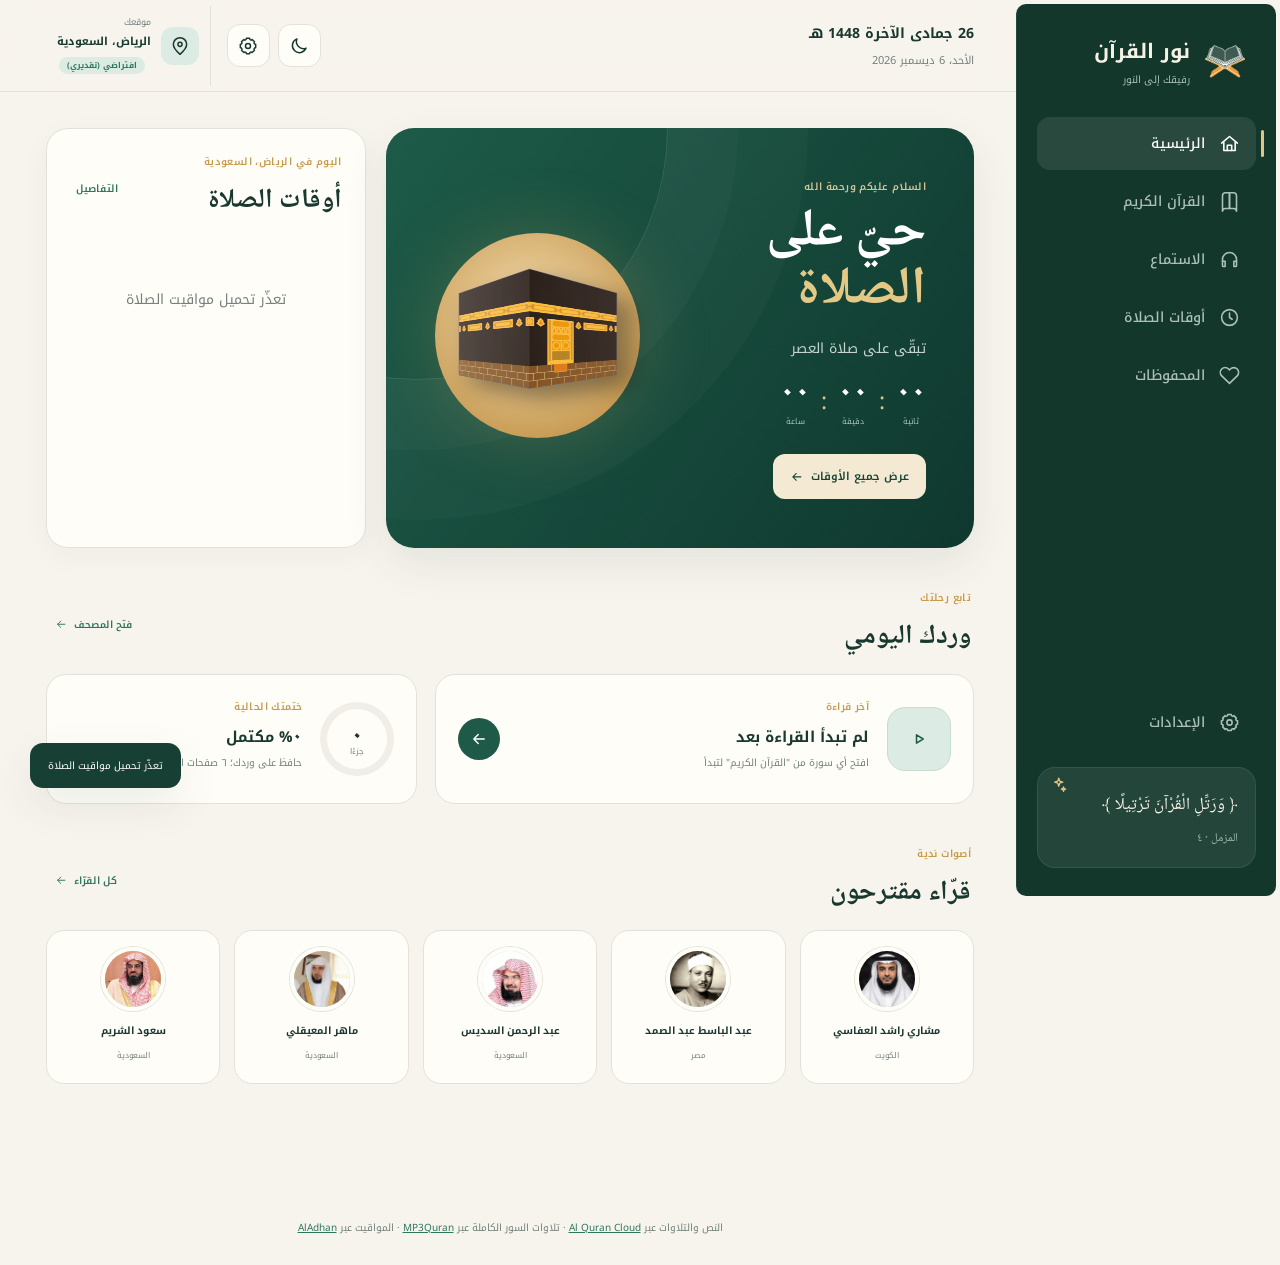
==== index.html @ 99f6bc4a "Add files via upload" ====
<!doctype html>
<html lang="ar" dir="rtl">
  <head>
    <meta charset="utf-8" />
    <meta name="viewport" content="width=device-width, initial-scale=1" />
    <!-- <meta name="theme-color" content="#14372c" /> -->
    <meta name="apple-mobile-web-app-capable" content="yes" />
    <meta name="apple-mobile-web-app-status-bar-style" content="black-translucent" />
    <meta name="apple-mobile-web-app-title" content="نور القرآن" />
    <title>نور القرآن</title>
    <meta name="description" content="أوقات الصلاة، قراءة القرآن الكريم والاستماع إليه بصوت نخبة من القرّاء." />
    <link rel="manifest" href="manifest.webmanifest" />
    <link rel="icon" href="icons/logo.png" sizes="192x192" type="image/png" />
    <link rel="icon" href="icons/logo.png" sizes="512x512" type="image/png" />
    <link rel="apple-touch-icon" href="icons/apple-touch-icon.png" />
    <link rel="preconnect" href="https://fonts.googleapis.com">
    <link rel="preconnect" href="https://fonts.gstatic.com" crossorigin>
    <link href="https://fonts.googleapis.com/css2?family=Noto+Kufi+Arabic:wght@400;500;600;700&family=Noto+Naskh+Arabic:wght@500;600;700&family=Noto+Sans:wght@400;500;600;700&display=swap" rel="stylesheet">
    <link rel="stylesheet" href="styles.css?v=40" />
    <script src="i18n.js?v=2"></script>
  </head>
  <body>
    <div class="app-shell">
      <aside class="sidebar" id="appSidebar" data-i18n-aria="sidebar_aria" aria-label="التنقل الرئيسي">
        <a class="brand" href="#home" data-route="home" data-i18n-aria="brand_aria" aria-label="نور القرآن - الرئيسية">
          <span class="brand-mark" id="brandMark">
            <img src="icons/logo.png" alt="">
          </span>
          <span><b id="brandName">نور القرآن</b> <small data-i18n="brand_tagline">رفيقك إلى النور</small></span>
        </a>
        <nav class="side-nav">
          <button class="nav-item active" data-route="home"><span class="nav-icon" data-icon="home"></span> <span class="name" data-i18n="nav_home">الرئيسية</span></button>
          <button class="nav-item" data-route="quran"><span class="nav-icon" data-icon="book"></span> <span class="name" data-i18n="nav_quran">القرآن الكريم</span></button>
          <button class="nav-item" data-route="listen"><span class="nav-icon" data-icon="headphones"></span> <span class="name" data-i18n="nav_listen">الاستماع</span></button>
          <button class="nav-item" data-route="prayer"><span class="nav-icon" data-icon="clock"></span> <span class="name" data-i18n="nav_prayer">أوقات الصلاة</span></button>
          <button class="nav-item" data-route="favorites"><span class="nav-icon" data-icon="heart"></span> <span class="name" data-i18n="nav_favorites">المحفوظات</span></button>
        </nav>
        <div class="side-bottom">
          <button class="nav-item" data-route="settings"><span class="nav-icon" data-icon="settings"></span> <span class="name" data-i18n="nav_settings">الإعدادات</span></button>
          <div class="daily-card" lang="ar" dir="rtl">
            <span class="spark" data-icon="sparkle"></span>
            <p>﴿ وَرَتِّلِ الْقُرْآنَ تَرْتِيلًا ﴾</p>
            <small>المزمل · ٤</small>
          </div>
        </div>
      </aside>
      <main>
        <header class="topbar">
          <button class="menu-button" id="menuButton" data-icon="menu" data-i18n-aria="menu_aria" aria-label="فتح القائمة" aria-expanded="false" aria-controls="appSidebar"></button>
          <div class="top-date">
            <b id="hijriDate">١٧ ربيع الأول ١٤٤٨</b>
            <span id="gregorianDate">الأحد، ٣٠ أغسطس ٢٠٢٦</span>
          </div>
          <div class="top-actions">
            <button class="icon-button" id="themeQuick" data-icon="moon" data-i18n-aria="theme_aria" aria-label="تبديل المظهر"></button>
            <button class="icon-button" data-route="settings" data-icon="settings" data-i18n-aria="settings_aria" aria-label="الإعدادات"></button>
            <div class="location-pill" id="locationPill" role="button" tabindex="0">
              <span data-icon="pin"></span>
              <div>
                <small data-i18n="your_location">موقعك</small>
                <b>الرياض، السعودية</b><span class="location-source-badge" id="locationSourceBadge"></span>
              </div>
            </div>
          </div>
        </header>
        <section class="page active" id="homePage">
          <div class="home-grid">
            <article class="hero-card">
              <div class="hero-copy">
                <span class="eyebrow" data-i18n="greeting">السلام عليكم ورحمة الله</span>
                <h1><span data-i18n="hero_title">حيّ على</span> <em data-i18n="hero_em">الصلاة</em></h1>
                <p>تبقّى على صلاة العصر</p>
                <div class="countdown" id="countdown">
                  <span>٠٠<small>ساعة</small></span>
                  <i>:</i>
                  <span>٠٠<small>دقيقة</small></span>
                  <i>:</i>
                  <span>٠٠<small>ثانية</small></span>
                </div>
                <button class="soft-button" data-route="prayer" data-i18n="view_all_times">عرض جميع الأوقات</button>
              </div>
              <div class="hero-ornament" aria-hidden="true">
                <div class="sun-disc"></div>
                <div class="mosque-line">
                  <img src="icons/kaaba.png" alt="">
                </div>
              </div>
            </article>
            <article class="prayer-card" id="homePrayerCard" aria-live="polite">
              <div class="section-head">
                <div>
                  <span class="eyebrow" id="homeTodayIn">اليوم في الرياض</span>
                  <h2 data-i18n="prayer_times_heading">أوقات الصلاة</h2>
                </div>
                <button class="text-button" data-route="prayer" data-i18n="details">التفاصيل</button>
              </div>
              <div id="homePrayerList" class="prayer-list">
                <div class="skeleton-line"></div>
                <div class="skeleton-line"></div>
                <div class="skeleton-line"></div>
              </div>
            </article>
          </div>
          <div class="section-head wide">
            <div>
              <span class="eyebrow" data-i18n="continue_journey">تابع رحلتك</span>
              <h2 data-i18n="daily_wird">وردك اليومي</h2>
            </div>
            <button class="text-button" data-route="quran" data-i18n="open_mushaf">فتح المصحف</button>
          </div>
          <div class="reading-grid">
            <article class="continue-card">
              <div class="surah-medallion">يس</div>
              <div>
                <span class="eyebrow" data-i18n="last_read">آخر قراءة</span>
                <h3>سورة يس</h3>
                <p>الآية ٢٧ من ٨٣</p>
                <div class="progress">
                  <i style="width:32%"></i>
                </div>
              </div>
              <button class="round-play" data-route="quran" data-i18n-aria="continue_aria" aria-label="متابعة القراءة">
                <span class="directional-arrow" aria-hidden="true"></span>
              </button>
            </article>
            <article class="khatma-card">
              <div class="ring">
                <strong>١٢</strong>
                <small data-i18n="juz_unit">جزءًا</small>
              </div>
              <div>
                <span class="eyebrow" data-i18n="khatma_current">ختمتك الحالية</span>
                <h3><span id="khatmaPercent">٣٩٪</span> <span data-i18n="complete_suffix">مكتمل</span></h3>
                <p data-i18n="khatma_tip">حافظ على وردك؛ ٦ صفحات اليوم</p>
              </div>
            </article>
          </div>
          <div class="section-head wide">
            <div>
              <span class="eyebrow" data-i18n="sweet_voices">أصوات ندية</span>
              <h2 data-i18n="suggested_reciters">قرّاء مقترحون</h2>
            </div>
            <button class="text-button" data-route="listen" data-i18n="all_reciters">كل القرّاء</button>
          </div>
          <div class="reciters-strip" id="homeReciters"></div>
        </section>
        <section class="page" id="quranPage">
          <div class="page-title">
            <div>
              <span class="eyebrow" data-i18n="book_of_allah">كتاب الله</span>
              <h1 data-i18n="quran_title">القرآن الكريم</h1>
              <p data-i18n="quran_subtitle">اقرأ وتدبّر، واحفظ موضعك للعودة إليه في أي وقت.</p>
            </div>
            <div class="completion">
              <b>٣٩٪</b>
              <span data-i18n="current_khatma">الختمة الحالية</span>
            </div>
          </div>
          <div class="toolbar">
            <label class="search">
              <span data-icon="search"></span>
              <input id="surahSearch" type="search" data-i18n-placeholder="search_surah_ph" placeholder="ابحث باسم السورة..." />
            </label>
            <div class="segmented">
              <button class="active" id="tabSurahs" data-list-tab="surahs" data-i18n="tab_surahs">السور</button>
              <button id="tabJuz" data-list-tab="juz" data-i18n="tab_juz">الأجزاء</button>
              <button data-route="favorites" data-i18n="tab_favorites">المحفوظات</button>
            </div>
          </div>
          <div class="surah-list" id="surahList"></div>
        </section>
        <section class="page" id="readerPage">
          <div class="reader-top">
            <button class="back-button" data-route="quran" data-i18n="back_to_surahs">العودة للسور</button>
            <div>
              <span id="readerMeta"></span>
              <h1 id="readerTitle">—</h1>
            </div>
            <div class="font-control">
              <button class="icon-button" id="fontButton" data-icon="textSize" data-i18n-aria="font_aria" aria-label="حجم الخط" aria-expanded="false" aria-controls="fontMenu"></button>
              <div class="font-menu" id="fontMenu" hidden>
                <button type="button" data-font-size="26">صغير</button>
                <button type="button" data-font-size="31">متوسط</button>
                <button type="button" data-font-size="38">كبير</button>
              </div>
            </div>
          </div>
          <article class="mushaf">
            <div class="bismillah" hidden>بِسْمِ اللَّهِ الرَّحْمَنِ الرَّحِيمِ</div>
            <div id="ayahText" class="ayah-text" aria-live="polite">
              <p class="empty-inline" data-i18n="loading_ayahs">جاري تحميل الآيات...</p>
            </div>
            <div class="ayah-actions">
              <button id="saveReading" data-i18n="save_position">حفظ الموضع</button>
              <button id="listenCurrentSurah" data-i18n="listen_to_surah">استمع للسورة</button>
              <button id="shareCurrentSurah" data-i18n="share_action">مشاركة</button>
            </div>
          </article>
        </section>
        <section class="page" id="listenPage">
          <div class="page-title">
            <div>
              <span class="eyebrow" data-i18n="listen_heart">استمع بقلبك</span>
              <h1 data-i18n="listen_title">الاستماع للقرآن</h1>
              <p data-i18n="listen_subtitle">القرآن كاملًا بأصوات عشرة من نخبة قرّاء العالم الإسلامي.</p>
            </div>
          </div>
          <div class="listen-toolbar">
            <label class="search reciter-search">
              <span data-icon="search"></span>
              <input id="reciterSearch" type="search" data-i18n-placeholder="reciter_search_ph" placeholder="ابحث عن قارئ..." />
            </label>
            <label class="surah-picker">
              <span data-i18n="surah_label">السورة</span>
              <select id="listenSurah"></select>
            </label>
          </div>
          <div class="reciters-grid" id="recitersGrid"></div>
        </section>
        <section class="page" id="prayerPage">
          <div class="page-title">
            <div>
              <span class="eyebrow" data-i18n="precise_times">مواقيت دقيقة</span>
              <h1 data-i18n="prayer_title">أوقات الصلاة</h1>
              <p id="prayerLocationLabel" data-i18n="loading_location">جاري تحديد الموقع وطريقة الحساب...</p>
            </div>
            <div class="location-actions">
              <button class="outline-button" id="useLocation"><span data-i18n="use_my_location">استخدام موقعي</span></button>
              <button class="outline-button" id="pickLocationManually"><span data-i18n="choose_location">اختيار الموقع</span></button>
            </div>
          </div>
          <div class="prayer-hero">
            <div>
              <span data-i18n="next_prayer">الصلاة القادمة</span>
              <h2 id="nextPrayerName">—</h2>
              <p><span data-i18n="remaining_word">متبقٍّ</span> <b id="prayerCountdown">—:—:—</b></p>
            </div>
            <div class="adhan-time">
              <small data-i18n="adhan_time">وقت الأذان</small>
              <strong id="nextPrayerTime">—:—</strong>
              <span id="nextPrayerPeriod"></span>
            </div>
          </div>
          <div class="week-prayers">
            <div class="week-head">
              <button id="previousDay" data-direction-icon="previous"></button>
              <h3 id="prayerDateLabel">اليوم</h3>
              <button id="nextDay" data-direction-icon="next"></button>
            </div>
            <div class="prayer-tiles" id="prayerTiles"></div>
          </div>
          <div class="info-grid">
            <article>
              <span data-icon="sunrise"></span>
              <div>
                <small data-i18n="sunrise_word">شروق الشمس</small>
                <b id="sunriseInfo">—</b>
              </div>
            </article>
            <article>
              <span data-icon="moon"></span>
              <div>
                <small data-i18n="midnight_word">منتصف الليل</small>
                <b id="midnightInfo">—</b>
              </div>
            </article>
            <article>
              <span class="qibla-arrow" id="qiblaArrow" data-icon="navigation"></span>
              <div>
                <small data-i18n="qibla_word">اتجاه القبلة</small>
                <b id="qiblaInfo">—</b>
              </div>
            </article>
          </div>
        </section>
        <section class="page" id="favoritesPage">
          <div class="page-title">
            <div>
              <span class="eyebrow" data-i18n="personal_space">مساحتك الخاصة</span>
              <h1 data-i18n="fav_title">المحفوظات</h1>
              <p data-i18n="fav_subtitle">الآيات والسور ومواضع القراءة التي حفظتها.</p>
            </div>
          </div>
          <div id="favoritesContent"></div>
        </section>
        <section class="page" id="settingsPage">
          <div class="page-title">
            <div>
              <span class="eyebrow" data-i18n="tailored">تجربة تناسبك</span>
              <h1 data-i18n="settings_title">الإعدادات</h1>
              <p data-i18n="settings_subtitle">خصّص مظهر قرائن ولغته وتفضيلات التنبيه.</p>
            </div>
          </div>
          <div class="settings-layout">
            <section class="settings-card">
              <div class="settings-title">
                <span data-icon="palette"></span>
                <div>
                  <h2 data-i18n="appearance_title">مظهر التطبيق</h2>
                  <p data-i18n="appearance_subtitle">اختر الوضع المريح لعينيك</p>
                </div>
              </div>
              <div class="theme-options">
                <button data-theme-value="light"><i class="preview light-preview"></i> <b data-i18n="theme_light">نهاري</b></button>
                <button data-theme-value="dark"><i class="preview dark-preview"></i> <b data-i18n="theme_dark">ليلي</b></button>
                <button class="selected" data-theme-value="system"><i class="preview system-preview"></i> <b data-i18n="theme_system">النظام</b></button>
              </div>
            </section>
            <section class="settings-card">
              <div class="settings-title">
                <span data-icon="language"></span>
                <div>
                  <h2 data-i18n="language_title">لغة التطبيق</h2>
                  <p data-i18n="language_subtitle">اختر من أكثر من ٢٠ لغة</p>
                </div>
              </div>
              <label class="select-label" style="margin-bottom: 14px;">
                <span data-i18n="display_language">لغة العرض</span>
                <select id="languageSelect"></select>
              </label>
              <label class="toggle-row">
                <div>
                  <b data-i18n="eastern_numerals">الأرقام العربية</b>
                  <small data-i18n="eastern_numerals_desc">عرض الأوقات بالأرقام ١، ٢، ٣</small>
                </div>
                <input id="easternNumeralsToggle" type="checkbox" checked />
              </label>
            </section>
            <section class="settings-card">
              <div class="settings-title">
                <span data-icon="bell"></span>
                <div>
                  <h2 data-i18n="prayer_notif_title">الصلاة والتنبيهات</h2>
                  <p data-i18n="prayer_notif_subtitle">تحكّم في التذكيرات</p>
                </div>
              </div>
              <label class="toggle-row">
                <div>
                  <b data-i18n="prayer_notif_toggle">تنبيه وقت الصلاة</b>
                  <small data-i18n="prayer_notif_desc">إشعار نظام عند دخول الوقت</small>
                </div>
                <input id="prayerNotifications" type="checkbox" />
              </label>
              <label class="toggle-row">
                <div>
                  <b data-i18n="daily_reminder_toggle">تذكير الورد اليومي</b>
                  <small data-i18n="daily_reminder_desc">تذكير يومي داخل التطبيق</small>
                </div>
                <input id="dailyReminder" type="checkbox" />
              </label>
              <label class="toggle-row">
                <div>
                  <b data-i18n="sunrise_notif_toggle">إشعار الشروق</b>
                  <small data-i18n="sunrise_notif_desc">قبل الشروق بعشر دقائق</small>
                </div>
                <input id="sunriseNotification" type="checkbox" />
              </label>
            </section>
            <section class="settings-card">
              <div class="settings-title">
                <span data-icon="pin"></span>
                <div>
                  <h2 data-i18n="location_calc_title">الموقع والحساب</h2>
                  <p data-i18n="location_calc_subtitle">إعدادات المواقيت والبيانات</p>
                </div>
              </div>
              <button class="setting-link" id="settingsLocation">
                <span><b data-i18n="location_label">الموقع</b> <small id="settingsLocationText">الرياض، السعودية</small><span class="location-source-badge" id="settingsLocationSourceBadge"></span></span>
                <i class="setting-chevron" aria-hidden="true"></i>
              </button>
              <label class="select-label method-label">
                <span data-i18n="calc_method_label">طريقة حساب الصلاة</span>
                <select id="calculationMethod">
                  <option value="4" data-i18n="cm_umm_qura">جامعة أم القرى</option>
                  <option value="3" data-i18n="cm_mwl">رابطة العالم الإسلامي</option>
                  <option value="5" data-i18n="cm_egypt">الهيئة المصرية العامة للمساحة</option>
                  <option value="2" data-i18n="cm_isna">الجمعية الإسلامية لأمريكا الشمالية</option>
                  <option value="8" data-i18n="cm_gulf">منطقة الخليج</option>
                  <option value="10" data-i18n="cm_qatar">دولة قطر</option>
                  <option value="13" data-i18n="cm_turkey">رئاسة الشؤون الدينية التركية</option>
                </select>
              </label>
              <button class="setting-link" id="clearLocalData">
                <span><b data-i18n="clear_data">مسح البيانات المحلية</b> <small data-i18n="clear_data_desc">المحفوظات وموضع القراءة والإعدادات</small></span>
                <i class="setting-chevron" aria-hidden="true"></i>
              </button>
              <button class="setting-link" id="openAbout">
                <span><b data-i18n="about">حول نور القرآن</b> <small id="aboutVersion" data-i18n="about_version">الإصدار ٢.٠ · البيانات: Al Quran Cloud وAlAdhan</small></span>
                <i class="setting-chevron" aria-hidden="true"></i>
              </button>
            </section>
          </div>
        </section>
      </main>
    </div>
    <div class="player" id="player" hidden>
      <div class="player-surah"><img src="icons/images/Mishari.jpg" alt="صورة القارئ مشاري راشد العفاسي" decoding="async"></div>
      <div class="track-info">
        <b id="trackTitle">سورة الرحمن</b>
        <span id="trackReciter">مشاري راشد العفاسي</span>
        <small id="playerStatus" class="player-status" role="status" aria-live="polite"></small>
      </div>
      <audio id="audio" preload="metadata"></audio>
      <div class="player-controls">
        <button id="prevTrack" data-icon="skipBack" aria-label="الآية السابقة"></button>
        <button id="playPause" class="main-play" data-icon="play" aria-label="تشغيل" aria-pressed="false"></button>
        <button id="nextTrack" data-icon="skipForward" aria-label="الآية التالية"></button>
        <button id="automatic" data-icon="autoplay" aria-label="تفعيل الانتقال التلقائي بين السور" aria-pressed="false"></button>
      </div>
      <div class="timeline">
        <span id="currentTime">٠:٠٠</span>
        <input id="seek" type="range" min="0" max="100" value="0">
        <span id="duration">—:—</span>
      </div>
      <label class="volume-control" aria-label="مستوى الصوت"><span data-icon="volume"></span><input id="volume" type="range" min="0" max="1" step="0.05" value="1"></label>
      <button class="close-player" id="closePlayer" data-icon="close" aria-label="إغلاق مشغّل التلاوة"></button>
    </div>
    <div class="mobile-backdrop" id="backdrop"></div>
    <div class="toast" id="toast" role="status" aria-live="polite"></div>
    <div class="modal-overlay" id="locationModal" hidden>
      <div class="modal-card">
        <div class="modal-head">
          <h2 data-i18n="choose_location">اختيار الموقع</h2>
          <button class="icon-button" id="closeLocationModal" data-icon="close" data-i18n-aria="close_aria" aria-label="إغلاق"></button>
        </div>
        <button class="outline-button" id="modalUseCurrentLocation" style="width:100%"><span data-i18n="use_my_location">استخدام موقعي</span></button>
        <label class="search">
          <span data-icon="search"></span>
          <input id="citySearchInput" type="search" data-i18n-placeholder="search_city_ph" placeholder="ابحث عن مدينة أو دولة...">
        </label>
        <div id="citySearchResults" class="city-results"></div>
      </div>
    </div>
    <div class="modal-overlay" id="aboutModal" hidden>
      <article class="modal-card about-card" role="dialog" aria-modal="true" aria-labelledby="aboutTitle">
        <div class="modal-head">
          <h2 id="aboutTitle">حول نور القرآن</h2>
          <button class="icon-button" id="closeAbout" data-icon="close" aria-label="إغلاق"></button>
        </div>
        <p>تطبيق للقراءة والاستماع وحفظ السور والآيات ومواضع القراءة، مع مواقيت الصلاة واتجاه القبلة.</p>
        <p>الإصدار ٢.٠</p>
        <p>مصادر البيانات: <a href="https://alquran.cloud" target="_blank" rel="noreferrer">Al Quran Cloud</a> و<a href="https://mp3quran.net" target="_blank" rel="noreferrer">MP3Quran</a> و<a href="https://aladhan.com" target="_blank" rel="noreferrer">AlAdhan</a>.</p>
      </article>
    </div>
    <div class="modal-overlay" id="ayahActionsModal" hidden>
      <article class="modal-card ayah-actions-card" role="dialog" aria-modal="true" aria-labelledby="ayahActionsTitle">
        <div class="modal-head">
          <h2 id="ayahActionsTitle" lang="ar" dir="rtl"></h2>
          <button class="icon-button" id="closeAyahActions" data-icon="close" aria-label="إغلاق"></button>
        </div>
        <div class="ayah-context-actions">
          <button type="button" id="saveAyahAction">حفظ الآية</button>
          <button type="button" id="shareAyahAction">مشاركة الآية</button>
        </div>
      </article>
    </div>
    <footer class="source-credit">
      <span data-i18n="footer_credit_1">النص والتلاوات عبر</span>
      <a href="https://alquran.cloud" target="_blank" rel="noreferrer">Al Quran Cloud</a>
      <span id="fullRecitationsCredit">· تلاوات السور الكاملة عبر</span>
      <a href="https://mp3quran.net" target="_blank" rel="noreferrer">MP3Quran</a>
      <span data-i18n="footer_credit_2">· المواقيت عبر</span>
      <a href="https://aladhan.com" target="_blank" rel="noreferrer">AlAdhan</a>
    </footer>
    <script src="app.js?v=41"></script>
  </body>
</html>
---- styles.css ----
:root {
  --bg: #f7f4ed;
  --surface: #fffdf8;
  --surface-2: #f0eee6;
  --ink: #19382f;
  --muted: #73827c;
  --line: #e3e2d9;
  --green: #1e5a47;
  --green-2: #2e765e;
  --mint: #dcebe3;
  --gold: #c79b4d;
  --shadow: 0 16px 44px rgba(29,62,51,.09);
  --radius: 22px;
  --font-ui: "Noto Kufi Arabic",sans-serif;
  --font-quran: "Noto Naskh Arabic",serif;
}
* {
  box-sizing: border-box;
}
html {
  scroll-behavior: smooth;
}
body {
  margin: 0;
  -webkit-tap-highlight-color: transparent;
  background: var(--bg);
  color: var(--ink);
  font-family: var(--font-ui);
  font-size: 14px;
}
:focus-visible {
  outline-color: #e1c586 !important;
}
button,a,input,article {
  outline-color: #0000 !important;
}
img {
  transition: .2s !important;
}
.ui-icon {
  width: 1.25em;
  height: 1.25em;
  display: block;
  flex: 0 0 auto;
  fill: none;
  stroke: currentColor;
  stroke-width: 1.8;
  stroke-linecap: round;
  stroke-linejoin: round;
}
.has-icon {
  display: inline-flex;
  align-items: center;
  justify-content: center;
  gap: 7px;
}
.icon-button,.menu-button,.player-controls button,.close-player {
  align-items: center;
  justify-content: center;
}
.icon-button,.player-controls button,.close-player {
  display: inline-flex;
}
.icon-button .ui-icon,.menu-button .ui-icon,.player-controls .ui-icon,.close-player .ui-icon {
  width: 20px;
  height: 20px;
}

#closeLocationModal:active, .outline-button:active, .icon-button:active svg, .back-button:active svg, .text-button:active {
  opacity: .7;
}

.app-shell {
  min-height: 100vh;
}
.sidebar {
  position: fixed;
  overflow: auto;
  z-index: 100;
  inset-block: 0;
  inset-inline: 0 auto;
  width: 260px;
  background: #14372c;
  color: #f6f2e7;
  padding: 28px 20px;
  display: flex;
  flex-direction: column;
  border-inline-end: 1px solid rgba(255,255,255,.08);
  margin: 4px;
  margin-left: 0;
  border-radius: 10px;
}
[dir="ltr"] .sidebar {
  margin-left: 4px;
  margin-right: 0 !important;
  border-radius: 10px;
}
.brand {
  display: flex;
  gap: 12px;
  align-items: center;
  color: inherit;
  text-decoration: none;
  padding: 0 8px 28px;
}
.brand-mark {
  display: grid;
  place-items: center;
  width: 46px;
  height: 46px;
  border-radius: 15px;
  background: #e9d4a800;
  color: #14372c;
  font-family: var(--font-quran);
  font-size: 28px;
  font-weight: 700;
  /* box-shadow: inset 0 0 0 5px rgba(255,255,255,.25); */
}
.brand-mark img {
  height: 40px;
}
.brand b {
  display: block;
  font-size: 20px;
}
.brand small {
  display: block;
  color: #a9c0b7;
  font-size: 10px;
  /* margin-top: 2px; */
}
.side-nav {
  display: grid;
  gap: 5px;
}
.nav-item {
  border: 0;
  width: 100%;
  background: transparent;
  color: #acc0b9;
  border-radius: 13px;
  padding: 13px 16px;
  display: flex;
  align-items: center;
  gap: 13px;
  font: 500 13px var(--font-ui);
  cursor: pointer;
  text-align: start;
  transition: .2s;
}
.nav-item .nav-icon {
  font-size: 19px;
  width: 22px;
  text-align: center;
}
.nav-item .nav-icon .ui-icon { width: 21px; height: 21px; margin: auto; }
.nav-item .name { width: auto; font-size: inherit; text-align: start; }
.nav-item:hover,.nav-item.active {
  background: rgba(255,255,255,.09);
  color: white;
}
.nav-item.active {
  box-shadow: inset -3px 0 #e1c586;
}
.side-bottom {
  margin-top: auto;
}
.daily-card {
  position: relative;
  overflow: hidden;
  margin-top: 18px;
  padding: 17px;
  background: rgba(255,255,255,.07);
  border: 1px solid rgba(255,255,255,.08);
  border-radius: 18px;
}
.daily-card .spark {
  position: absolute;
  left: 12px;
  top: 8px;
  color: #e1c586;
}
.daily-card p {
  font-family: var(--font-quran);
  font-size: 17px;
  margin: 6px 0;
}
.daily-card small {
  color: #9db6ad;
}
main {
  margin-inline-start: 260px;
  min-height: 100vh;
}
.topbar {
  height: 92px;
  display: flex;
  align-items: center;
  justify-content: space-between;
  padding: 0 4.5%;
  border-bottom: 1px solid var(--line);
  background: color-mix(in srgb,var(--bg) 88%,transparent);
  backdrop-filter: blur(14px);
  position: sticky;
  top: 0;
  z-index: 30;
}
.top-date b,.top-date span {
  display: block;
}
.top-date span {
  font-size: 11px;
  color: var(--muted);
  margin-top: 3px;
}
.top-actions {
  display: flex;
  align-items: center;
  gap: 8px;
}
.icon-button {
  width: 43px;
  height: 43px;
  border: 1px solid var(--line);
  background: var(--surface);
  border-radius: 13px;
  color: var(--ink);
  font-size: 18px;
  cursor: pointer;
}
.location-pill {
  display: flex;
  align-items: center;
  gap: 10px;
  margin-inline-start: 8px;
  padding: 7px 11px;
  border-inline-start: 1px solid var(--line);
}
.location-pill>span {
  display: grid;
  place-items: center;
  width: 38px;
  height: 38px;
  border-radius: 12px;
  background: var(--mint);
}
.location-pill small,.location-pill b {
  display: block;
}
.location-pill small {
  color: var(--muted);
  font-size: 9px;
}
.location-pill b {
  font-size: 11px;
}
.menu-button {
  display: none;
}
#menuButton svg {
  width: 24px !important;
  height: 24px !important;
}

.page {
  display: none;
  padding: 36px 4.5% 120px;
  max-width: 1500px;
  margin: auto;
  animation: pageIn .35s ease;
}
.page.active {
  display: block;
}
@keyframes pageIn {
  from {
    opacity: 0;
    transform: translateY(8px);
  }
  to {
    opacity: 1;
    transform: none;
  }
}
.home-grid {
  display: grid;
  grid-template-columns: minmax(0,1.7fr) minmax(320px,.8fr);
  gap: 20px;
}
.hero-card {
  position: relative;
  overflow: hidden;
  min-height: 420px;
  border-radius: 28px;
  background: linear-gradient(125deg,#1d5b48,#0f382e);
  color: white;
  padding: 48px;
  display: flex;
  align-items: center;
  box-shadow: var(--shadow);
}
.hero-card:before {
  content: "";
  position: absolute;
  width: 500px;
  height: 500px;
  left: -220px;
  top: -250px;
  border: 1px solid rgba(255,255,255,.12);
  border-radius: 50%;
  box-shadow: 0 0 0 70px rgba(255,255,255,.025),0 0 0 140px rgba(255,255,255,.018);
}
.hero-copy {
  position: relative;
  z-index: 2;
}
.eyebrow {
  display: block;
  color: var(--gold);
  font-size: 10px;
  font-weight: 600;
  letter-spacing: .04em;
  margin-bottom: 7px;
}
.hero-card .eyebrow {
  color: #d8c397;
}
.hero-card h1 {
  font-family: var(--font-quran);
  font-size: 53px;
  line-height: 1.1;
  margin: 9px 0 14px;
}
.hero-card h1 em {
  color: #e4c886;
  font-style: normal;
}
.hero-card p {
  color: #c4d5cf;
  margin: 0 0 18px;
}
.countdown {
  direction: ltr;
  display: flex;
  align-items: flex-start;
  gap: 11px;
  margin-bottom: 25px;
}
[dir="rtl"] .countdown {
  justify-content: right;
}
[dir="ltr"] h1, [dir="ltr"] h2 {
  font-family: inherit !important;
}
.countdown span {
  font-size: 26px;
  font-weight: 600;
  display: grid;
  text-align: center;
  line-height: 1;
}
.countdown small {
  font: 400 8px var(--font-ui);
  color: #a9c4bb;
  margin-top: 8px;
}
.countdown i {
  font-style: normal;
  color: #d9c18b;
  font-size: 23px;
}
.soft-button,.primary-button {
  border: 0;
  border-radius: 12px;
  padding: 12px 17px;
  background: #f4ead4;
  color: #164335;
  font: 600 11px var(--font-ui);
  cursor: pointer;
}
.hero-ornament {
  position: absolute;
  left: 0;
  bottom: 0;
  width: 52%;
  height: 100%;
}
.sun-disc {
  position: absolute;
  width: 205px;
  height: 205px;
  border-radius: 50%;
  background: radial-gradient(circle at 45% 40%,#f4ddb0,#b98636);
  left: 16%;
  top: 25%;
  box-shadow: 0 0 70px rgba(218,183,107,.23);
}
.mosque-line {
  position: absolute;
  user-select: none;
  padding-bottom: 8px;
  top: 0;
  bottom: 0;
  left: 16%;
  font-size: 280px;
  color: #0b2d25;
  transform: scaleX(1.35);
  opacity: .95;
  display: flex;
  align-items: center;
  justify-content: center;
  width: 205px;
}
.mosque-line::after {
  position: absolute;
  z-index: 5;
  content: '';
  width: 100%;
  height: 100%;
  left: 0;
  top: 0;
}
.mosque-line img {
    max-height: 130px !important;
    margin-bottom: 10px;
    filter: drop-shadow(10px 10px 10px #00000063);
}
.prayer-card,.settings-card,.week-prayers {
  background: var(--surface);
  border: 1px solid var(--line);
  border-radius: var(--radius);
  padding: 23px;
  box-shadow: 0 8px 30px rgba(30,60,50,.04);
}
.section-head {
  display: flex;
  justify-content: space-between;
  align-items: center;
  margin-bottom: 12px;
}
.section-head h2,.page-title h1 {
  font-family: var(--font-quran);
  font-size: 27px;
  margin: 0;
}
.text-button {
  border: 0;
  background: none;
  color: var(--green-2);
  font: 600 10px var(--font-ui);
  cursor: pointer;
}
[dir="rtl"] .text-button, [dir="rtl"] .has-icon {
  direction: ltr;
}

[dir="ltr"] .text-button, [dir="ltr"] .has-icon {
  direction: rtl;
}

.prayer-row {
  height: 52px;
  display: flex;
  justify-content: space-between;
  align-items: center;
  border-top: 1px solid var(--line);
  padding: 0 8px;
}
.prayer-row:first-of-type {
  border-top: 0;
}
.prayer-row div {
  display: flex;
  align-items: center;
  gap: 10px;
}
.prayer-icon {
  width: 29px;
  color: var(--green-2);
  font-size: 18px;
  text-align: center;
}
.prayer-icon .ui-icon { width: 20px; height: 20px; margin: auto; }
.prayer-icon.sunrise {
  color: var(--gold);
}
.prayer-row b {
  font-size: 12px;
}
.prayer-row time {
  direction: ltr;
  font-weight: 600;
}
.prayer-row.current {
  position: relative;
  background: var(--mint);
  border: 0;
  border-radius: 12px;
  color: var(--green);
  box-shadow: 0 1px 0 7px var(--surface);
}
.prayer-row.current svg {
  /* stroke: rgb(228 203 141); */
}
.prayer-row.current small {
  font-size: 8px;
  background: var(--green);
  color: white;
  padding: 3px 7px;
  border-radius: 20px;
}
.wide {
  margin: 40px 3px 14px;
}
.reading-grid {
  display: grid;
  grid-template-columns: 1.45fr 1fr;
  gap: 18px;
}
.continue-card,.khatma-card {
  background: var(--surface);
  border: 1px solid var(--line);
  border-radius: 20px;
  padding: 22px;
  display: flex;
  align-items: center;
  gap: 18px;
}
.surah-medallion,.player-surah {
  width: 64px;
  height: 64px;
  flex: 0 0 auto;
  display: grid;
  place-items: center;
  border-radius: 18px;
  background: var(--mint);
  font: 700 25px var(--font-quran);
  color: var(--green);
  border: 1px solid #c7ddd1;
}
.continue-card h3,.khatma-card h3 {
  margin: 2px 0;
  font-size: 15px;
}
.continue-card p,.khatma-card p {
  margin: 2px 0 9px;
  color: var(--muted);
  font-size: 10px;
}
.continue-card>div:nth-child(2) {
  flex: 1;
}
.progress {
  height: 4px;
  border-radius: 4px;
  background: var(--surface-2);
  overflow: hidden;
}
.progress i {
  display: block;
  height: 100%;
  background: var(--gold);
}
.round-play {
  width: 42px;
  height: 42px;
  border: 0;
  border-radius: 50%;
  background: var(--green);
  color: white;
  cursor: pointer;
}
.ring {
  width: 74px;
  height: 74px;
  display: grid;
  place-items: center;
  border-radius: 50%;
  background: conic-gradient(var(--gold) 39%,var(--surface-2) 0);
  position: relative;
}
.ring:after {
  content: "";
  position: absolute;
  inset: 7px;
  border-radius: 50%;
  background: var(--surface);
}
.ring strong,.ring small {
  z-index: 1;
  position: absolute;
}
.ring strong {
  font-size: 18px;
  top: 17px;
}
.ring small {
  font-size: 8px;
  bottom: 17px;
  color: var(--muted);
}
.reciters-strip {
  display: grid;
  grid-template-columns: repeat(5,1fr);
  gap: 14px;
}
.mini-reciter {
  background: var(--surface);
  border: 1px solid var(--line);
  border-radius: 18px;
  padding: 16px;
  text-align: center;
  cursor: pointer;
  transition: .2s;
}
.mini-reciter:hover,.reciter-card:hover {
  transform: translateY(-3px);
  box-shadow: var(--shadow);
}
.avatar {
  user-select: none;
  width: 64px;
  height: 64px;
  margin: auto auto 10px;
  border-radius: 50%;
  display: grid;
  place-items: center;
  background: linear-gradient(145deg,#dcece2,#bdcfbf);
  color: var(--green);
  font: 700 22px var(--font-quran);
  border: 4px solid var(--surface);
  box-shadow: 0 0 0 1px var(--line);
  overflow: hidden;
}
.avatar img {
  display: block;
  width: 100%;
  height: 100%;
  /* border-radius: inherit; */
  object-fit: cover;
  object-position: center top;
}
.mini-reciter b {
  display: block;
  font-size: 10px;
}
.mini-reciter small {
  color: var(--muted);
  font-size: 8px;
}
.page-title {
  display: flex;
  justify-content: space-between;
  align-items: flex-end;
  margin: 8px 0 30px;
}
.page-title h1 {
  font-size: 38px;
}
.page-title p {
  color: var(--muted);
  margin: 7px 0 0;
}
.completion {
  width: 105px;
  height: 105px;
  display: grid;
  place-items: center;
  border-radius: 50%;
  background: conic-gradient(var(--gold) 0%,var(--surface-2) 0); /*39%*/
  position: relative;
}
.completion:after {
  content: "";
  position: absolute;
  inset: 8px;
  border-radius: 50%;
  background: var(--bg);
}
.completion b,.completion span {
  position: absolute;
  z-index: 1;
}
.completion b {
  top: 25px;
  font-size: 20px;
}
.completion span {
  bottom: 24px;
  font-size: 8px;
  color: var(--muted);
}
.toolbar {
  display: flex;
  align-items: center;
  justify-content: space-between;
  gap: 20px;
  margin-bottom: 20px;
}
.search {
  height: 40px;
  max-width: 460px;
  flex: 1 auto;
  background: var(--surface);
  border: 1px solid var(--line);
  border-radius: 25px;
  display: flex;
  align-items: center;
  gap: 10px;
  padding: 0 15px;
}
.search input {
  border: 0;
  outline: 0;
  background: transparent;
  color: var(--ink);
  font: 400 11px var(--font-ui);
  width: 100%;
}
.dark input::placeholder {
  color: rgba(255, 255, 255, 0.459);
}
.segmented {
  display: flex;
  padding: 4px;
  background: var(--surface-2);
  border-radius: 12px;
}
.segmented button {
  border: 0;
  background: transparent;
  color: var(--muted);
  padding: 9px 17px;
  border-radius: 9px;
  font: 500 10px var(--font-ui);
  cursor: pointer;
}
.segmented button.active {
  background: var(--surface);
  color: var(--ink);
  box-shadow: 0 2px 8px rgba(0,0,0,.06);
}
.surah-list {
  display: grid;
  grid-template-columns: repeat(3,1fr);
  gap: 11px;
}
.surah-item {
  display: flex;
  align-items: center;
  gap: 13px;
  text-align: start;
  padding: 14px;
  border: 1px solid var(--line);
  border-radius: 16px;
  background: var(--surface);
  color: var(--ink);
  cursor: pointer;
  font-family: var(--font-ui);
  transition: .2s;
}
.surah-item:hover {
  border-color: #a9c8b8;
  background: var(--mint);
}
.surah-number {
  width: 40px;
  height: 40px;
  display: grid;
  place-items: center;
  background: var(--surface-2);
  clip-path: polygon(50% 0,88% 22%,100% 62%,69% 100%,31% 100%,0 62%,12% 22%);
  font-size: 10px;
}
.surah-item div:nth-child(2) {
  flex: 1;
}
.surah-item b,.surah-item small {
  display: block;
}
.surah-item b {
  font: 700 17px var(--font-quran);
}
.surah-item small {
  font-size: 8px;
  color: var(--muted);
}
.surah-arabic {
  font: 600 17px var(--font-quran);
  color: var(--green-2);
  display: none;
}
.reader-top {
  display: flex;
  align-items: center;
  justify-content: space-between;
  text-align: center;
  margin-bottom: 22px;
}
.reader-top h1 {
  font: 700 30px var(--font-quran);
  margin: 2px;
}
.reader-top span {
  font-size: 9px;
  color: var(--muted);
}
.font-control {
  position: relative;
}
.font-menu {
  position: absolute;
  z-index: 20;
  inset-block-start: calc(100% + 8px);
  inset-inline-end: 0;
  min-width: 145px;
  padding: 7px;
  border: 1px solid var(--line);
  border-radius: 12px;
  background: var(--surface);
  box-shadow: var(--shadow);
}
.font-menu[hidden] { display: none; }
.font-menu button {
  width: 100%;
  border: 0;
  border-radius: 8px;
  padding: 9px 12px;
  background: transparent;
  color: var(--ink);
  font: 600 10px var(--font-ui);
  text-align: start;
  cursor: pointer;
}
.font-menu button:hover,.font-menu button.active { background: var(--mint); }
.back-button,.outline-button {
  border: 1px solid var(--line);
  background: var(--surface);
  color: var(--ink);
  padding: 11px 15px;
  border-radius: 12px;
  font: 500 10px var(--font-ui);
  cursor: pointer;
}
.dark .back-button, .dark .outline-button {
  background: #1d3f35;
}
.reader-top .icon-button, .reader-top .back-button {
  width: 43px;
  height: 43px;
}
.back-button span {
  display: none;
}
.back-button svg {
  width: 20px;
  height: 20px;
}

.mushaf {
  max-width: 900px;
  margin: auto;
  background: var(--surface);
  border: 1px solid var(--line);
  border-radius: 24px;
  padding: 45px 7%;
  box-shadow: var(--shadow);
  text-align: center;
}
.mushaf .bismillah {
  display: block !important;
}
.bismillah {
  font: 700 30px var(--font-quran);
  color: var(--green);
  border-bottom: 1px solid var(--line);
  padding-bottom: 26px;
  margin-bottom: 25px;
}
.ayah-text {
  font: 600 31px/2.2 var(--font-quran);
  color: #263c35;
}
.ayah-unit {
  position: relative;
  border-radius: 8px;
  cursor: context-menu;
}
.ayah-unit:focus-visible,.ayah-unit.context-active {
  background: color-mix(in srgb,var(--gold) 14%,transparent);
  outline: 2px solid color-mix(in srgb,var(--gold) 55%,transparent) !important;
  outline-offset: 4px;
}
.ayah-text .ayah-badge {
  display: inline-flex;
  justify-content: center;
  line-height: 0;
  align-items: center;
  font-family: system-ui;
  width: 32px;
  height: 32px;
  font-size: 14px;
  color: var(--green);
  border: 1px solid var(--gold);
  border-radius: 50%;
  vertical-align: middle;
  user-select: none;
  background: var(--surface);
}
.ayah-badge a {
  background-image: url(./icons/Qr.png);
  background-size: cover;
  position: absolute;
  padding: 20px;
}

.ayah-text .ayah-unit {
  display: inline;
  transition: background-color 0.4s;
}
.ayah-text .ayah-unit.saved-position {
    border-radius: 8px;
    padding: 2px 4px;
        /* background: 
    color-mix(in srgb, var(--gold) 14%, transparent); */
        outline: 2px solid 
    color-mix(in srgb, var(--gold) 55%, transparent) !important;
    outline-offset: 4px;
}
.ayah-actions {
  display: flex;
  justify-content: center;
  gap: 8px;
  border-top: 1px solid var(--line);
  margin-top: 30px;
  padding-top: 22px;
  position: sticky;
  bottom: 22px;
  background: var(--surface);
  box-shadow: 0 30px 0px 0px var(--surface);
}
.ayah-actions button {
  border: 0;
  background: var(--surface-2);
  padding: 9px 13px;
  border-radius: 10px;
  color: var(--ink);
  font: 500 9px var(--font-ui);
  cursor: pointer;
}
.reciter-search {
  margin-bottom: 24px;
}
.reciters-grid {
  display: grid;
  grid-template-columns: repeat(5,1fr);
  gap: 15px;
}
.reciter-card {
  background: var(--surface);
  border: 1px solid var(--line);
  border-radius: 20px;
  padding: 22px 16px;
  text-align: center;
  transition: .2s;
  font-weight: 400;
  overflow: hidden;
  text-overflow: ellipsis;
  white-space: nowrap;
  width: 100%;
}
.reciter-card .avatar {
  user-select: none;
  width: 78px;
  height: 78px;
  font-size: 26px;
}
.reciter-card h3 {
  font-size: 12px;
  margin: 10px 0 4px;
  font-weight: 400;
  overflow: hidden;
  text-align: center;
  text-overflow: ellipsis;
  white-space: nowrap;
  width: 100%;
  max-width: 100%;
}
.reciter-card p {
  font-size: 8px;
  color: var(--muted);
  margin: 0 0 14px;
}
.reciter-card button {
  width: 100%;
  border: 0;
  background: var(--mint);
  color: var(--green);
  border-radius: 10px;
  padding: 9px;
  font: 600 9px var(--font-ui);
  cursor: pointer;
}
.reciter-card button svg {
  width: 2.10em;
  height: 2.10em;
}
[dir="rtl"] .reciter-card button {
  direction: rtl;
}
[dir="ltr"] .reciter-card button {
  direction: ltr;
}

.prayer-hero {
  background: linear-gradient(120deg,#163f33,#23664f);
  color: white;
  border-radius: 26px;
  padding: 30px 40px;
  display: flex;
  align-items: center;
  justify-content: space-between;
  margin-bottom: 18px;
  box-shadow: var(--shadow);
}
.prayer-hero span,.prayer-hero small {
  color: #bad0c8;
  font-size: 10px;
}
.prayer-hero h2 {
  font: 700 36px var(--font-quran);
  margin: 4px 0;
}
.prayer-hero p {
  margin: 0;
  font-size: 11px;
}
.adhan-time {
  text-align: end;
}
.adhan-time strong {
  font-size: 39px;
  display: block;
  line-height: 1.2;
  direction: ltr;
}
.week-head {
  display: flex;
  justify-content: space-between;
  align-items: center;
  margin-bottom: 18px;
}
.week-head h3 {
  font-size: 13px;
}
.week-head button {
  border: 0;
  background: var(--surface-2);
  width: 32px;
  height: 32px;
  border-radius: 9px;
  direction: ltr !important;
}
.prayer-tiles {
  display: grid;
  grid-template-columns: repeat(6,1fr);
  gap: 10px;
  min-height: 142px;
}
.prayer-tiles article {
  padding: 20px 8px;
  text-align: center;
  border: 1px solid var(--line);
  border-radius: 15px;
}
.prayer-tiles article svg {
  display: inline !important;
}
.prayer-tiles article>span,.prayer-tiles b,.prayer-tiles time {
  display: block;
}
.prayer-tiles article>span {
  font-size: 22px;
  color: var(--green-2);
  margin-bottom: 7px;
}
.prayer-tiles .sun>span {
  color: var(--gold);
}
.prayer-tiles b {
  font-size: 10px;
}
.prayer-tiles time {
  font-size: 13px;
  margin-top: 7px;
  direction: ltr;
}
.prayer-tiles article.active {
  background: var(--green);
  color: white;
  border-color: var(--green);
}
.prayer-tiles article.active>span {
  color: #e4c886;
}
.info-grid {
  display: grid;
  grid-template-columns: repeat(3,1fr);
  gap: 14px;
  margin-top: 18px;
}
.info-grid article {
  display: flex;
  align-items: center;
  gap: 12px;
  background: var(--surface);
  border: 1px solid var(--line);
  border-radius: 16px;
  padding: 17px;
}
.info-grid>article>span {
  user-select: none;
  display: grid;
  justify-content: center;
  align-items: center;
  width: 41px;
  height: 41px;
  border-radius: 12px;
  background: var(--mint);
}
.info-grid small,.info-grid b {
  display: block;
}
.info-grid small {
  color: var(--muted);
  font-size: 8px;
}
.info-grid b {
  font-size: 10px;
}
.empty-state {
  max-width: 520px;
  margin: 80px auto;
  text-align: center;
}
.empty-state>div {
  font-size: 44px;
  color: var(--gold);
}
.empty-state h2 {
  font: 700 25px var(--font-quran);
  margin: 10px;
}
.empty-state p {
  color: var(--muted);
}
.primary-button {
  background: var(--green);
  color: white;
  margin-top: 10px;
}
.settings-layout {
  display: grid;
  grid-template-columns: 1fr 1fr;
  gap: 18px;
}
.settings-title {
  display: flex;
  align-items: center;
  gap: 12px;
  margin-bottom: 20px;
}
.settings-title>span {
  width: 43px;
  height: 43px;
  display: grid;
  place-items: center;
  border-radius: 13px;
  background: var(--mint);
  color: var(--green);
  font-size: 18px;
}
.settings-title>span .ui-icon { width: 21px; height: 21px; }
.settings-title h2 {
  font-size: 14px;
  margin: 0;
}
.dark .settings-title>span svg {
  color: white;
}

.settings-title p {
  font-size: 9px;
  color: var(--muted);
  margin: 3px 0;
}
.theme-options {
  display: grid;
  grid-template-columns: repeat(3,1fr);
  gap: 10px;
}
.theme-options button {
  transition: .20s;
  background: transparent;
  border: 1px solid var(--line);
  border-radius: 12px;
  padding: 7px;
  color: var(--ink);
  font: 500 9px var(--font-ui);
  cursor: pointer;
}
.theme-options button.selected {
  border-color: var(--green);
  box-shadow: 0 0 0 2px color-mix(in srgb,var(--green) 15%,transparent);
}
.preview {
  display: block;
  height: 65px;
  border-radius: 8px;
  margin-bottom: 6px;
  border: 1px solid var(--line);
  position: relative;
  overflow: hidden;
}
.preview:before {
  content: "";
  position: absolute;
  inset-inline-start: 7px;
  top: 7px;
  width: 20%;
  height: 80%;
  border-radius: 3px;
}
.preview:after {
  content: "";
  position: absolute;
  inset-inline-end: 7px;
  top: 7px;
  width: 62%;
  height: 15%;
  border-radius: 3px;
  box-shadow: 0 15px 0,0 30px 0;
}
.light-preview {
  background: #f7f4ed;
  color: #e5e2d9;
}
.light-preview:before {
  background: #164033;
}
.dark-preview {
  background: #102a23;
  color: #28463e;
}
.dark-preview:before {
  background: #d2b873;
}
.system-preview {
  background: linear-gradient(90deg,#102a23 50%,#f7f4ed 50%);
  color: #777;
}
.system-preview:before {
  background: #2d745d;
}
.select-label {
  display: grid;
  gap: 7px;
  font-size: 9px;
  color: var(--muted);
}
select {
  width: 100%;
  border: 1px solid var(--line);
  background: var(--surface-2);
  color: var(--ink);
  border-radius: 11px;
  padding: 11px;
  font: 500 10px var(--font-ui);
}
.toggle-row,.setting-link {
  display: flex;
  justify-content: space-between;
  align-items: center;
  padding: 13px 0;
  border-top: 1px solid var(--line);
}
.toggle-row b,.toggle-row small,.setting-link b,.setting-link small {
  display: block;
}
.toggle-row b,.setting-link b {
  font-size: 10px;
}
.toggle-row small,.setting-link small {
  font-size: 8px;
  color: var(--muted);
  margin-top: 3px;
}
.toggle-row input {
  appearance: none;
  width: 42px;
  height: 23px;
  border-radius: 20px;
  background: #cfd6d2;
  position: relative;
  cursor: pointer;
}
.toggle-row input:after {
  content: "";
  position: absolute;
  width: 17px;
  height: 17px;
  border-radius: 50%;
  background: white;
  top: 3px;
  inset-inline-start: 3px;
  transition: .2s;
}
.toggle-row input:checked {
  background: var(--green);
}
.toggle-row input:checked:after {
  inset-inline-start: 22px;
}
.setting-link {
  width: 100%;
  border-width: 1px 0 0;
  border-style: solid;
  border-color: var(--line);
  background: none;
  color: var(--ink);
  font-family: var(--font-ui);
  text-align: start;
  cursor: pointer;
}
.setting-link i {
  font-size: 20px;
  color: var(--muted);
}
.player {
  position: fixed;
  overflow: hidden;
  z-index: 50;
  bottom: 18px;
  inset-inline-end: 24px;
  inset-inline-start: 284px;
  min-height: 78px;
  /* background: #102f27; */
  background: linear-gradient(125deg, #1d5b48, #0f382e);
  color: white;
  border: 1px solid rgba(255, 255, 255, .12);
  border-radius: 20px;
  display: flex;
  align-items: center;
  gap: 14px;
  padding: 10px 22px;
  padding-bottom: 34px;
  box-shadow: 0 20px 55px rgba(8, 32, 25, .35);
}
.player:before {
  content: "";
  position: absolute;
  z-index: -1;
  width: 400px;
  height: 400px;
  left: -220px;
  top: -250px;
  border: 1px solid rgba(255, 255, 255, .12);
  border-radius: 50%;
  box-shadow: 0 0 0 70px rgba(255, 255, 255, .025), 0 0 0 140px rgba(255, 255, 255, .018);
}

.player[hidden] {
  display: none;
}
.player-surah {
  overflow: hidden;
  width: 53px;
  height: 53px;
  border-radius: 13px;
  background: #d9c28c;
  color: #16372d;
}
.player-surah img {
  display: block;
  width: 100%;
  height: 100%;
  object-fit: cover;
  object-position: center;
}
.track-info {
  width: auto;
  flex: 1;
}
.track-info b,.track-info span {
  display: block;
}
.track-info b {
  font-size: 11px;
}
.track-info span {
  font-size: 8px;
  color: #a9beb7;
  margin-top: 3px;
}
.player-status {
  display: block;
  min-height: 1.2em;
  margin-top: 3px;
  color: #e1c586;
  font-size: 8px;
}
.player.is-loading .main-play {
  cursor: progress;
  opacity: .72;
}
.volume-control {
  direction: ltr;
  display: flex;
  align-items: center;
  gap: 5px;
  font-size: 12px;
}
.volume-control input {
  width: 72px;
  accent-color: #d9c28c;
}
.player-controls {
  display: flex;
  align-items: center;
  gap: 8px;
  direction: ltr !important;
}
.player-controls button,.close-player {
  border: 0;
  background: transparent;
  color: white;
  font-size: 15px;
  cursor: pointer;
}
.player-controls .main-play {
  width: 42px;
  height: 42px;
  border-radius: 50%;
  background: white;
  color: #14372c;
}
.player-controls .main-play svg {
  width: 26px;
  height: 26px;
}
#automatic.active .ui-icon {
  stroke: #d9c592;
}
#automatic.active {
  /* background: rgba(217,197,146,.12); */
  border-radius: 50%;
}
.volume-control .ui-icon { width: 18px; height: 18px; }
.timeline {
  direction: ltr;
  display: flex;
  align-items: center;
  gap: 8px;
  flex: 1;
  position: absolute;
  bottom: 4px;
  left: 16px;
  right: 16px;
}
.timeline span {
  color: #aac0b8;
  font-size: 12px;
}
.timeline input {
  width: 100%;
  accent-color: #d9c28c;
}
.close-player {
  font-size: 25px;
}
.mobile-backdrop {
  display: block;
  position: fixed;
  inset: 0;
  z-index: 70;
  background: rgba(0,0,0,.4);
  backdrop-filter: blur(4px);
  opacity: 0;
  visibility: hidden;
  pointer-events: none;
  transition: opacity .2s, visibility 0s linear .2s;
}
body.dark {
  --bg: #0b201a;
  --surface: #102b23;
  --surface-2: #17382f;
  --ink: #f0eee7;
  --muted: #91aaa1;
  --line: #26463c;
  --mint: #1c493b;
  --green: #58a988;
  --green-2: #75c3a3;
  --shadow: 0 16px 44px rgba(0,0,0,.22);
}
body.dark .sidebar {
  background: #071813;
}
body.dark .soft-button {
  background: #d6c28f;
}
body.dark .prayer-row.current {
  color: #dff5ea;
}
body.dark .player {
  background: #061a14;
}
@media(max-width:1100px) {
  .mosque-line {
    padding-top: 10px;
  }
  .sidebar {
    width: 225px;
  }
  main {
    margin-inline-start: 225px;
  }
  .home-grid {
    grid-template-columns: 1fr;
  }
  .hero-card {
    min-height: 360px;
  }
  .prayer-card {
    display: grid;
    grid-template-columns: repeat(2,1fr);
    column-gap: 16px;
  }
  .prayer-card .section-head {
    grid-column: 1/-1;
  }
  .reciters-grid {
    grid-template-columns: repeat(3,1fr);
  }
  .surah-list {
    grid-template-columns: repeat(2,1fr);
  }
  .reciters-strip {
    grid-template-columns: repeat(3,1fr);
  }
  .mini-reciter:nth-child(n+4) {
    display: none;
  }
  .player {
    inset-inline-start: 249px;
  }
}
@media(max-width:760px) {
  .sidebar {
    transform: translateX(105%);
    transition: .25s;
    width: 270px;
    /* margin: 0 !important; */
  }
  .sidebar.open {
    transform: none;
    box-shadow: -9px 0px 78px #00000047;
  }
  .mobile-backdrop.show {
    opacity: 1;
    visibility: visible;
    pointer-events: auto;
    transition-delay: 0s;
  }
  main {
    margin: 0;
  }
  .topbar {
    height: 74px;
    padding: 0 18px;
  }
  .menu-button {
    display: block;
    border: 0;
    background: none;
    color: var(--ink);
    font-size: 21px;
  }
  .top-date span {
    display: none;
  }
  .top-actions .icon-button:nth-child(2),.location-pill {
    display: none;
  }
  .page {
    padding: 25px 16px 115px;
  }
  .home-grid,.reading-grid,.settings-layout {
    grid-template-columns: 1fr;
  }
  .hero-card {
    min-height: 340px;
    padding: 30px 25px;
  }
  .hero-card h1 {
    font-size: 42px;
  }
  .hero-ornament {
    opacity: .55;
    width: 60%;
  }
  .prayer-card {
    display: block;
  }
  .page-title {
    align-items: flex-start;
  }
  .page-title h1 {
    font-size: 32px;
  }
  .page-title p {
    font-size: 11px;
  }
  .completion {
    width: 78px;
    height: 78px;
  }
  .completion b {
    top: 16px;
  }
  .completion span {
    bottom: 17px;
  }
  .toolbar {
    align-items: stretch;
    flex-direction: column;
  }
  .search {
    max-width: none;
    width: 100%;
  }
  .surah-list {
    grid-template-columns: 1fr;
  }
  .reciters-grid {
    grid-template-columns: repeat(2,1fr);
  }
  .prayer-tiles {
    grid-template-columns: repeat(3,1fr);
  }
  .info-grid {
    grid-template-columns: 1fr;
  }
  .mushaf {
    padding: 30px 20px;
  }
  .ayah-text {
    font-size: 25px;
  }
  .bismillah {
    font-size: 25px;
  }
  .reader-top {
    gap: 8px;
  }
  .reader-top .back-button {
    font-size: 0;
  }
  .reader-top .back-button:first-letter {
    font-size: 18px;
  }
  .player {
    left: 10px;
    right: 10px;
    bottom: 16px;
    gap: 8px;
    padding: 12px 14px;
    padding-bottom: 30px;
  }
  .player .volume-control {
    display: none !important;
  }
  .track-info {
    width: auto;
    flex: 1;
  }
  .timeline {
    position: absolute;
    bottom: 4px;
    left: 16px;
    right: 16px;
  }
  .timeline span {
    /* display: none; */
    font-size: 12px;
  }
  .player-surah {
    display: none;
    width: 44px;
    height: 44px;
    border-radius: 11px;
  }
  .reciters-strip {
    grid-template-columns: repeat(3,1fr);
  }
  .mini-reciter {
    padding: 12px 7px;
  }
  .avatar {
    width: 54px;
    height: 54px;
  }
  .theme-options {
    gap: 6px;
  }
  .adhan-time strong {
    font-size: 30px;
  }
}
@media(max-width:430px) {
  .hero-ornament {
    display: none;
  }
  .hero-card {
    min-height: 330px;
  }
  .home-grid {
    gap: 14px;
  }
  .reciters-grid {
    grid-template-columns: 1fr 1fr;
  }
  .prayer-hero {
    padding: 25px 22px;
  }
  .week-prayers {
    padding: 16px;
  }
  .prayer-tiles {
    gap: 6px;
    min-height: 130px;
  }
  .prayer-tiles article {
    padding: 14px 4px;
  }
  .ayah-actions {
    flex-wrap: wrap;
  }
  .top-date b {
    font-size: 11px;
  }
}
/* Functional application states */
.prayer-list {
  display: block;
}
.skeleton-line {
  height: 42px;
  margin: 8px 0;
  border-radius: 11px;
  background: linear-gradient(90deg,var(--surface-2),var(--mint),var(--surface-2));
  background-size: 220% 100%;
  animation: shimmer 1.4s infinite;
}
.skeleton-line:nth-child(2) {
  width: 88%;
}
.skeleton-line:nth-child(3) {
  width: 72%;
}
@keyframes shimmer {
  to {
    background-position: -220% 0;
  }
}
.listen-toolbar {
  display: flex;
  gap: 14px;
  align-items: flex-end;
  margin-bottom: 24px;
}
.listen-toolbar .reciter-search {
  margin: 0;
}
.surah-picker {
  min-width: 240px;
  display: grid;
  gap: 6px;
  color: var(--muted);
  font-size: 9px;
}
.surah-picker select {
  height: 48px;
  background: var(--surface);
}
.ayah-row.current-reading {
  background: color-mix(in srgb,var(--mint) 65%,transparent);
  border-radius: 14px;
}
.reader-loading {
  min-height: 150px;
  display: grid;
  place-items: center;
  align-content: center;
  gap: 12px;
  color: var(--muted);
  font: 500 11px var(--font-ui);
}
.reader-loading i {
  display: block;
  width: 34px;
  height: 34px;
  border: 3px solid var(--line);
  border-top-color: var(--green);
  border-radius: 50%;
  animation: spin .8s linear infinite;
}
@keyframes spin {
  to {
    transform: rotate(360deg);
  }
}
.ayah-text {
  font-size: var(--reader-size,31px);
  line-height: 1.9;
  text-align: center !important;
}
.ayah-row {
  position: relative;
  padding: 28px 62px 28px 8px;
  border-bottom: 1px solid var(--line);
  scroll-margin-top: 120px;
}
.ayah-row:last-child {
  border-bottom: 0;
}
.ayah-row>p {
  font: 600 var(--reader-size,31px)/2 var(--font-quran);
  margin: 0;
  color: #263c35;
}
.dark .ayah-row>p {
  color: #eff5f1;
}
.ayah-tools {
  position: absolute;
  right: 0;
  top: 34px;
  display: grid;
  gap: 7px;
  justify-items: center;
}
.ayah-tools>span {
  width: 36px;
  height: 36px;
  display: grid;
  place-items: center;
  border: 1px solid var(--gold);
  border-radius: 50%;
  font: 600 13px var(--font-ui);
  color: var(--green);
}
.ayah-tools button {
  width: 31px;
  height: 31px;
  border: 0;
  border-radius: 9px;
  background: var(--surface-2);
  color: var(--green);
  cursor: pointer;
  font-size: 11px;
}
.ayah-tools button.saved {
  color: #a75e4a;
}
.translation {
  display: block;
  margin-top: 8px;
  color: var(--muted);
  font: 400 13px/1.9 var(--font-ui);
}
.load-error {
  padding: 60px 15px;
  text-align: center;
  font: 400 12px var(--font-ui);
}
.load-error b {
  font-size: 16px;
}
.load-error p {
  color: var(--muted);
}
.load-error button {
  border: 0;
  background: var(--green);
  color: white;
  padding: 10px 18px;
  border-radius: 10px;
  font: 600 10px var(--font-ui);
  cursor: pointer;
}
.empty-inline {
  grid-column: 1/-1;
  padding: 50px;
  text-align: center;
  color: var(--muted);
}
.favorites-list {
  display: grid;
  gap: 11px;
  max-width: 850px;
}
.favorites-list article {
  display: flex;
  align-items: center;
  gap: 15px;
  background: var(--surface);
  border: 1px solid var(--line);
  border-radius: 16px;
  padding: 14px 18px;
}
.favorite-number {
  width: 42px;
  height: 42px;
  display: grid;
  place-items: center;
  border-radius: 50%;
  background: var(--mint);
  color: var(--green);
  font-weight: 700;
}
.favorites-list article>div {
  flex: 1;
}
.favorites-list h3 {
  margin: 3px 0;
  font: 700 17px var(--font-quran);
}
.favorites-list small {
  color: var(--muted);
  font-size: 9px;
}
.favorites-list button {
  border: 0;
  background: var(--mint);
  color: var(--green);
  border-radius: 9px;
  padding: 8px 13px;
  font: 600 9px var(--font-ui);
  cursor: pointer;
}
.favorites-list button.remove {
  background: var(--surface-2);
  color: var(--muted);
  font-size: 17px;
  padding: 5px 11px;
}
.saved-section { margin-bottom: 28px; }
.saved-section .section-head { margin-bottom: 12px; }
.saved-actions { display: flex; gap: 7px; flex-wrap: wrap; }
.about-card p { color: var(--muted); line-height: 1.9; }
.about-card a { color: var(--green); }
.ayah-actions-card { max-width: 520px; }
.ayah-actions-card h2 {
  max-width: calc(100% - 48px);
  margin: 0;
  overflow: hidden;
  color: var(--ink);
  font: 700 21px/1.8 var(--font-quran);
  text-overflow: ellipsis;
  white-space: nowrap;
}
.ayah-context-actions {
  display: grid;
  gap: 10px;
  margin-top: 18px;
}
.ayah-context-actions button {
  width: 100%;
  border: 1px solid var(--line);
  border-radius: 12px;
  padding: 13px 16px;
  background: var(--surface-2);
  color: var(--green);
  font: 700 11px var(--font-ui);
  text-align: start;
  cursor: pointer;
}
.ayah-context-actions button.saved { color: #a75e4a; background: #f4e4df; }
.method-label {
  margin: 6px 0 14px;
}
.qibla-arrow {
  transition: transform .5s ease;
}
.qibla-arrow .ui-icon { width: 21px; height: 21px; }
.toast {
  position: fixed;
  z-index: 100;
  inset-inline-end: 30px;
  bottom: 112px;
  max-width: 360px;
  padding: 13px 18px;
  border-radius: 13px;
  background: #173f33;
  color: white;
  box-shadow: var(--shadow);
  font-size: 10px;
  opacity: 0;
  transform: translateY(12px);
  pointer-events: none;
  transition: .25s;
}
.toast.show {
  opacity: 1;
  transform: none;
}
.toast.error {
  background: #7a3f36;
}
.source-credit {
  margin-inline-start: 260px;
  padding: 14px 4.5% 28px;
  text-align: center;
  color: var(--muted);
  font-size: 10px;
}
.source-credit a {
  color: var(--green-2);
}
@media(max-width:1100px) {
  .prayer-card .prayer-list {
    grid-column: 1/-1;
  }
  .source-credit {
    margin-inline-start: 225px;
  }
}
@media(max-width:760px) {
  .listen-toolbar {
    align-items: stretch;
    flex-direction: column;
  }
  .surah-picker {
    min-width: 0;
  }
  .source-credit {
    margin-inline-start: 0;
    padding-bottom: 20px;
  }
  .toast {
    left: 14px;
    right: 14px;
    bottom: 103px;
    max-width: none;
    text-align: center;
  }
  .ayah-row {
    padding-right: 50px;
  }
  .ayah-row>p {
    line-height: 1.85;
  }
  .translation {
    font-size: 11px;
  }
}
/* Juz reader: surah heading inserted between grouped ayahs */
.juz-surah-heading {
  margin: 28px 0 12px;
  font-family: 'Noto Naskh Arabic',serif;
  font-size: 1.3rem;
  text-align: center;
  color: var(--ink,#14372c);
}
.juz-surah-heading:first-child {
  margin-top: 0;
}
/* أيقونة إضافة/إزالة من المفضلة داخل بطاقة السورة */
.fav-toggle {
  cursor: pointer;
  font-size: 18px;
  line-height: 1;
  padding: 4px;
  color: var(--muted,#8a9a91);
  user-select: none;
  transition: .2s;
  flex: 0 0 auto;
}
.fav-toggle:hover {
  color: #c0392b;
  transform: scale(1.1);
}
.fav-toggle.active {
  color: #c0392b;
}
.fav-toggle .ui-icon { width: 19px; height: 19px; }
.fav-toggle.active .ui-icon,.ayah-context-actions button.saved .ui-icon { fill: currentColor; }
.search [data-icon] .ui-icon,.location-pill [data-icon] .ui-icon,.info-grid [data-icon] .ui-icon {
  width: 20px;
  height: 20px;
}
.directional-arrow .ui-icon,.setting-chevron .ui-icon,.week-head button .ui-icon { width: 18px; height: 18px; }
.empty-state .ui-icon { width: 38px; height: 38px; margin: auto; }
.surah-medallion .ui-icon { width: 20px; height: 20px; margin: auto; }
.saved-actions .ui-icon { width: 16px; height: 16px; }
/* Direction-aware international interface */
html[data-script="international"] {
  --font-ui: "Noto Sans",system-ui,-apple-system,"Segoe UI",sans-serif;
}
body {
  text-align: start;
}
button,input,select {
  font-family: var(--font-ui);
}
input,select {
  direction: inherit;
  text-align: start;
}
.brand-mark,.surah-arabic,.ayah-text,.bismillah,.juz-surah-heading,.daily-card {
  font-family: var(--font-quran);
}
.nav-item {
  position: relative;
  box-shadow: none!important;
}
.nav-item.active:after {
  content: "";
  right: -8px;
  position: absolute;
  inset-block: 9px;
  inset-inline-end: 0;
  width: 3px;
  margin: 4px 0px;
  border-radius: 3px;
  background: #e1c586;
  animation: item .40s ease;
}
@keyframes item {
  from {
    opacity: 0;
    margin: 14px 0px;
  }
  to {
    opacity: 1;
    margin: 4px 0px;
  }
}

.name  {
  font-size: 14px !important;
  width: max-content !important;
}
.hero-copy {
  max-width: 58%;
}
[dir="ltr"] .hero-card:before {
  left: auto;
  right: -220px;
}
[dir="ltr"] .hero-ornament {
  left: auto;
  right: 0;
  transform: scaleX(-1);
}
[dir="ltr"] .hero-ornament>* {
  transform: scaleX(-1);
}
[dir="ltr"] .hero-ornament .mosque-line {
  transform: scaleX(-1.35);
}
[dir="ltr"] .surah-arabic,[dir="ltr"] .daily-card {
  direction: rtl;
  text-align: right;
}
[dir="ltr"] .nav-item.active:after  {
  left: -8px;
  right: auto;
}
[dir="ltr"] .page-title h1 {
  font-family: inherit;
  line-height: 1.7;
}

.surah-item>div:nth-child(2) {
  min-width: 0;
}
.surah-item b,.mini-reciter b,.reciter-card h3 {
  overflow-wrap: anywhere;
}
.page-title>div:first-child,.section-head>div,.settings-title>div {
  min-width: 0;
}
.setting-chevron {
  font-style: normal;
}
.week-head button,.round-play {
  display: grid;
  place-items: center;
}

.dark .reciter-card button {
  color: white;
}

.dark .ayah-text {
  color: white;
}

@media(max-width:760px) {
  body  {
    user-select: none !important;
  }
  .custom-select-panel > header {
    display: flex !important;
  }
  .sun-disc {
    width: 180px;
    height: 180px;
  }
  .mosque-line {
    padding-top: 22px;
    width: 180px;
  }
  .mosque-line img {
    max-height: 114px !important;
  }
  [dir="ltr"] .sidebar {
    transform: translateX(-105%);
  }
  [dir="ltr"] .sidebar.open {
    transform: none;
  }
  .hero-copy {
    max-width: 66%;
  }
  .segmented {
    width: 100%;
  }
  .segmented button {
    flex: 1;
    white-space: normal;
  }
  .page-title {
    gap: 14px;
  }
  .page-title p {
    overflow-wrap: anywhere;
  }
}
@media(max-width:430px) {
  .hero-copy {
    max-width: 100%;
    width: 100%;
    text-align: center;
  }
  .countdown {
    justify-content: center !important;
  }
  .page-title {
    flex-wrap: wrap;
  }
  .completion {
    margin-inline-start: auto;
  }
  .settings-card {
    padding: 19px;
  }
  .theme-options button {
    padding: 6px 3px;
  }
}

/* ── مصدر الموقع + نافذة اختيار الموقع يدويًا ── */
.location-source-badge {
  display: inline-block;
  margin-inline-start: 6px;
  padding: 1px 8px;
  border-radius: 20px;
  background: var(--mint);
  color: var(--green-2);
  font-size: 8px;
  font-weight: 700;
  vertical-align: middle;
}
.location-pill {
  cursor: pointer;
}
.location-actions {
  display: flex;
  gap: 8px;
  flex-wrap: wrap;
}
.modal-overlay {
  position: fixed;
  inset: 0;
  z-index: 200;
  background: rgba(15,30,25,.45);
  display: flex;
  align-items: center;
  justify-content: center;
  padding: 20px;
}
.modal-overlay[hidden] {
  display: none;
}
.modal-card {
  width: 100%;
  max-width: 420px;
  max-height: 84vh;
  overflow-y: auto;
  background: var(--surface);
  border-radius: var(--radius);
  box-shadow: 0 20px 55px rgba(8,32,25,.35);
  padding: 22px;
}
.modal-head {
  display: flex;
  align-items: center;
  justify-content: space-between;
  margin-bottom: 14px;
}
.modal-head h2 {
  margin: 0;
  font-size: 15px;
}
.modal-card .search {
  margin: 14px 0;
}
.city-results {
  display: flex;
  flex-direction: column;
  gap: 6px;
  min-height: 30px;
}
.city-result-item {
  display: block;
  width: 100%;
  text-align: start;
  padding: 10px 13px;
  border: 1px solid var(--line);
  border-radius: 13px;
  background: var(--surface);
  color: var(--ink);
  font-family: var(--font-ui);
  font-size: 11px;
  cursor: pointer;
}
.city-result-item:hover {
  background: var(--mint);
}
.city-results .empty-inline {
  padding: 10px 4px;
  color: var(--muted);
  font-size: 10px;
}

/* القوائم المخصصة: يبقى select الأصلي مصدر القيمة لكن لا يظهر بصريًا */
.custom-select-native {
  position: absolute !important;
  inline-size: 1px !important;
  block-size: 1px !important;
  margin: 0 !important;
  padding: 0 !important;
  opacity: 0 !important;
  pointer-events: none !important;
  overflow: hidden !important;
}
.custom-select-trigger {
  width: 100%;
  min-height: 44px;
  display: flex;
  align-items: center;
  justify-content: space-between;
  gap: 12px;
  padding: 10px 12px;
  border: 1px solid var(--line);
  border-radius: 11px;
  background: var(--surface-2);
  color: var(--ink);
  font: 600 10px var(--font-ui);
  text-align: start;
  cursor: pointer;
}
.custom-select-trigger:hover,
.custom-select-trigger:focus-visible {
  border-color: var(--green);
  outline: none;
}
.custom-select-trigger:disabled {
  opacity: .55;
  cursor: not-allowed;
}
.surah-picker .custom-select-trigger {
  min-height: 48px;
  background: var(--surface);
}
.custom-select-value {
  min-width: 0;
  overflow: hidden;
  text-overflow: ellipsis;
  white-space: nowrap;
}
.custom-select-chevron {
  display: inline-grid;
  place-items: center;
  flex: 0 0 auto;
  transition: transform .18s ease;
}
.custom-select-chevron .ui-icon,
.custom-select-check .ui-icon,
.custom-select-close .ui-icon,
.custom-select-search .ui-icon {
  width: 18px;
  height: 18px;
}
.custom-select-trigger[aria-expanded="true"] .custom-select-chevron {
  transform: rotate(180deg);
}
.custom-select-layer {
  position: fixed;
  inset: 0;
  z-index: 260;
}
.custom-select-layer[hidden],
.custom-select-search[hidden] {
  display: none !important;
}
.custom-select-layer.desktop {
  background: transparent;
  pointer-events: none;
}
.custom-select-panel {
  position: fixed;
  display: flex;
  flex-direction: column;
  overflow: hidden;
  border: 1px solid var(--line);
  border-radius: 16px;
  background: var(--surface);
  color: var(--ink);
  box-shadow: 0 18px 48px rgba(8,32,25,.24);
}
.custom-select-layer.desktop .custom-select-panel {
  pointer-events: auto;
}
.custom-select-panel > header {
  display: none;
  align-items: center;
  justify-content: space-between;
  gap: 12px;
  padding: 13px 14px 9px;
  border-bottom: 1px solid var(--line);
}
.custom-select-panel > header strong {
  min-width: 0;
  overflow: hidden;
  text-overflow: ellipsis;
  white-space: nowrap;
  font: 700 11px var(--font-ui);
}
.custom-select-close {
  width: 34px;
  height: 34px;
  flex: 0 0 auto;
  display: grid;
  place-items: center;
  border: 0;
  border-radius: 50%;
  background: var(--surface-2);
  color: var(--ink);
  cursor: pointer;
}
.custom-select-search {
  position: relative;
  display: block;
  margin: 10px 12px 4px;
}
.custom-select-search > span {
  position: absolute;
  inset-inline-start: 11px;
  top: 50%;
  display: grid;
  color: var(--muted);
  transform: translateY(-50%);
  pointer-events: none;
}
.custom-select-search input {
  width: 100%;
  min-height: 42px;
  padding: 9px 38px 9px 12px;
  border: 1px solid var(--line);
  border-radius: 12px;
  background: var(--surface-2);
  color: var(--ink);
  font: 500 10px var(--font-ui);
  outline: none;
}
[dir="ltr"] .custom-select-search input {
  padding: 9px 12px 9px 38px;
}
.custom-select-search input:focus {
  border-color: var(--green);
}
.custom-select-options {
  min-height: 0;
  overflow-y: auto;
  overscroll-behavior: contain;
  padding: 6px;
  scroll-padding-block: 6px;
  scrollbar-width: thin;
}
.custom-select-option {
  width: 100%;
  min-height: 42px;
  display: flex;
  align-items: center;
  justify-content: space-between;
  gap: 12px;
  padding: 9px 11px;
  border: 0;
  border-radius: 10px;
  background: transparent;
  color: var(--ink);
  font: 500 10px var(--font-ui);
  text-align: start;
  cursor: pointer;
  scroll-margin-block: 6px;
  font-size: 12px;
}
.custom-select-option:hover,
.custom-select-option:focus-visible {
  background: var(--surface-2);
  outline: none;
}
.custom-select-option[aria-selected="true"] {
  background: var(--mint);
  color: var(--green-2);
  font-weight: 800;
}
.custom-select-option:disabled {
  opacity: .45;
  cursor: not-allowed;
}
.custom-select-check {
  width: 20px;
  height: 20px;
  flex: 0 0 20px;
  display: grid;
  place-items: center;
  color: var(--green);
}
.custom-select-empty {
  margin: 0;
  padding: 24px 12px;
  color: var(--muted);
  text-align: center;
  font: 500 10px var(--font-ui);
}
.custom-select-layer.touch {
  display: flex;
  align-items: flex-end;
  padding: 0;
  background: rgba(15,30,25,.5);
}
.custom-select-layer.touch.drag-finishing {
  transition: background-color .18s ease-out;
}
.custom-select-layer.touch .custom-select-panel {
  position: relative !important;
  inset: auto !important;
  width: 100% !important;
  max-width: none;
  max-height: min(78dvh, 640px) !important;
  padding-bottom: env(safe-area-inset-bottom);
  border-width: 1px 0 0;
  border-radius: 24px 24px 0 0;
  box-shadow: 0 -18px 48px rgba(8, 32, 25, .28);
  animation: custom-select-rise .2s ease-out;
  margin: 0 8px;
}
.custom-select-layer.touch .custom-select-panel > header {
  position: relative;
  padding-top: 20px;
  touch-action: none;
  cursor: grab;
  user-select: none;
}
.custom-select-layer.touch .custom-select-panel > header::before {
  content: '';
  position: absolute;
  top: 7px;
  left: 50%;
  width: 42px;
  height: 4px;
  border-radius: 999px;
  background: var(--line);
  transform: translateX(-50%);
}
.custom-select-layer.touch .custom-select-panel.dragging {
  animation: none;
  transition: none;
}
.custom-select-layer.touch .custom-select-panel.dragging > header {
  cursor: grabbing;
}
.custom-select-layer.touch .custom-select-panel.settling,
.custom-select-layer.touch .custom-select-panel.dismissing {
  animation: none;
  transition: transform .18s ease-out, opacity .18s ease-out;
}
@keyframes custom-select-rise {
  from { transform: translateY(18px); opacity: .7; }
}
@media (prefers-reduced-motion: reduce) {
  .custom-select-layer.touch .custom-select-panel { animation: none; }
  .custom-select-layer.touch .custom-select-panel.settling,
  .custom-select-layer.touch .custom-select-panel.dismissing,
  .custom-select-layer.touch.drag-finishing { transition: none; }
  .custom-select-chevron { transition: none; }
}
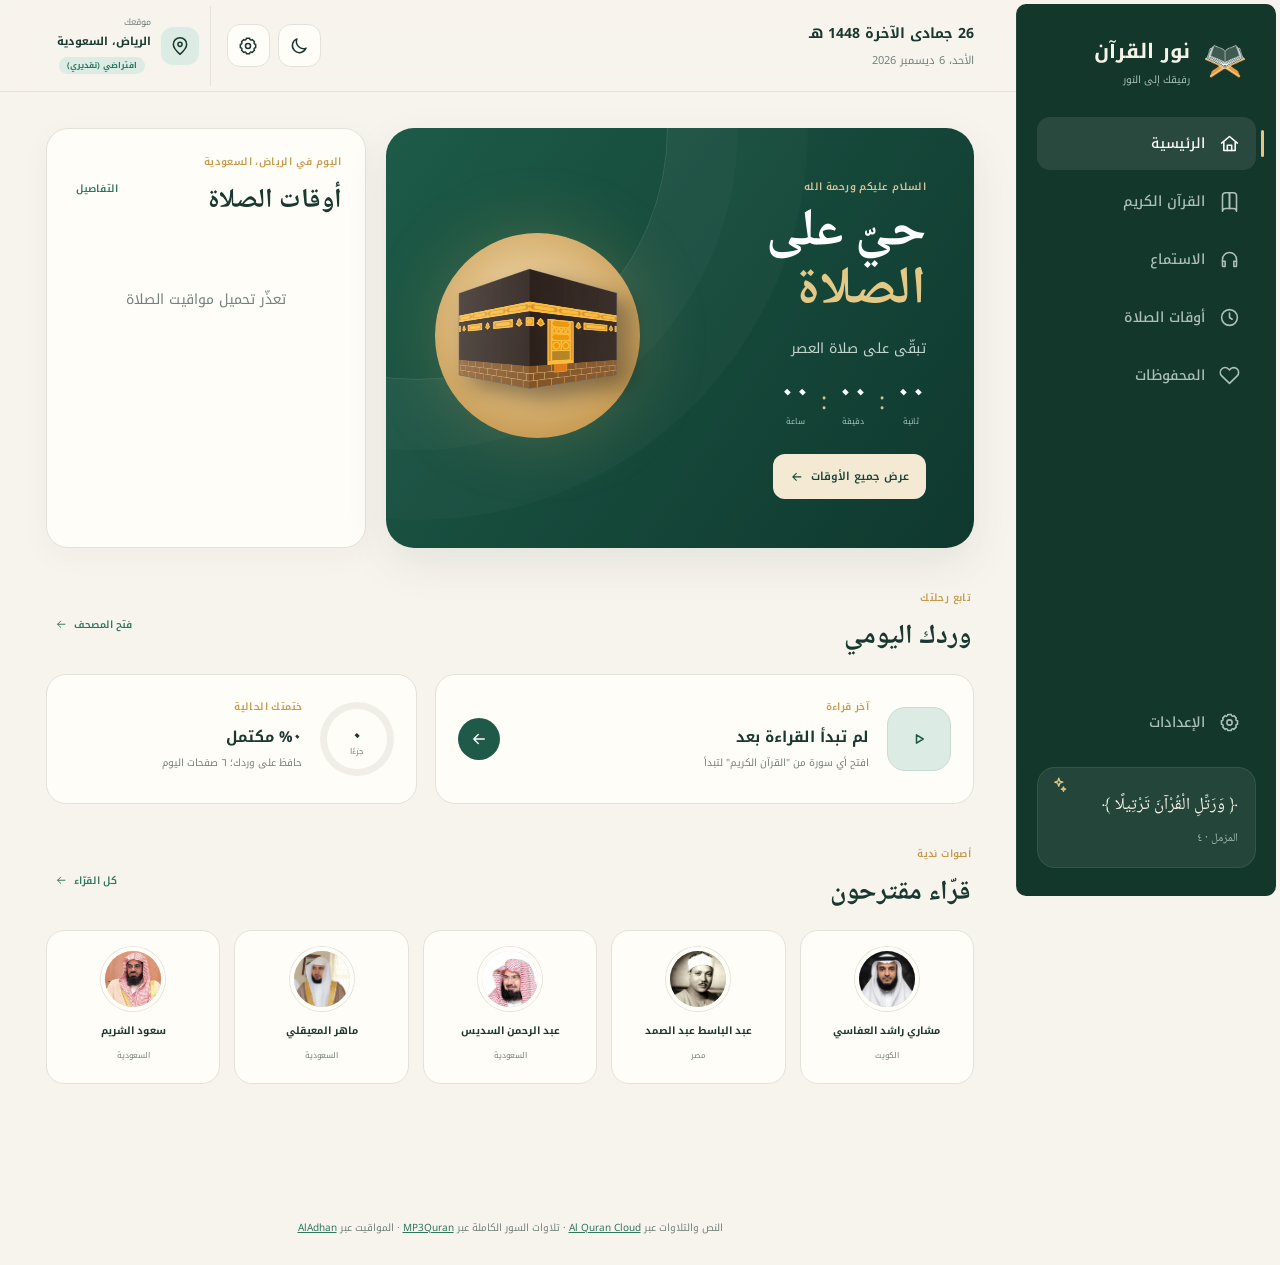
==== commit 4808a848: "Add files via upload" ====
--- a/index.html
+++ b/index.html
@@ -17,7 +17,7 @@
     <link rel="preconnect" href="https://fonts.gstatic.com" crossorigin>
     <link href="https://fonts.googleapis.com/css2?family=Noto+Kufi+Arabic:wght@400;500;600;700&family=Noto+Naskh+Arabic:wght@500;600;700&family=Noto+Sans:wght@400;500;600;700&display=swap" rel="stylesheet">
     <link rel="stylesheet" href="styles.css?v=40" />
-    <script src="i18n.js?v=2"></script>
+    <script src="i18n.js?v=41"></script>
   </head>
   <body>
     <div class="app-shell">
@@ -64,332 +64,18 @@
           </div>
         </header>
         <section class="page active" id="homePage">
-          <div class="home-grid">
-            <article class="hero-card">
-              <div class="hero-copy">
-                <span class="eyebrow" data-i18n="greeting">السلام عليكم ورحمة الله</span>
-                <h1><span data-i18n="hero_title">حيّ على</span> <em data-i18n="hero_em">الصلاة</em></h1>
-                <p>تبقّى على صلاة العصر</p>
-                <div class="countdown" id="countdown">
-                  <span>٠٠<small>ساعة</small></span>
-                  <i>:</i>
-                  <span>٠٠<small>دقيقة</small></span>
-                  <i>:</i>
-                  <span>٠٠<small>ثانية</small></span>
-                </div>
-                <button class="soft-button" data-route="prayer" data-i18n="view_all_times">عرض جميع الأوقات</button>
-              </div>
-              <div class="hero-ornament" aria-hidden="true">
-                <div class="sun-disc"></div>
-                <div class="mosque-line">
-                  <img src="icons/kaaba.png" alt="">
-                </div>
-              </div>
-            </article>
-            <article class="prayer-card" id="homePrayerCard" aria-live="polite">
-              <div class="section-head">
-                <div>
-                  <span class="eyebrow" id="homeTodayIn">اليوم في الرياض</span>
-                  <h2 data-i18n="prayer_times_heading">أوقات الصلاة</h2>
-                </div>
-                <button class="text-button" data-route="prayer" data-i18n="details">التفاصيل</button>
-              </div>
-              <div id="homePrayerList" class="prayer-list">
-                <div class="skeleton-line"></div>
-                <div class="skeleton-line"></div>
-                <div class="skeleton-line"></div>
-              </div>
-            </article>
-          </div>
-          <div class="section-head wide">
-            <div>
-              <span class="eyebrow" data-i18n="continue_journey">تابع رحلتك</span>
-              <h2 data-i18n="daily_wird">وردك اليومي</h2>
-            </div>
-            <button class="text-button" data-route="quran" data-i18n="open_mushaf">فتح المصحف</button>
-          </div>
-          <div class="reading-grid">
-            <article class="continue-card">
-              <div class="surah-medallion">يس</div>
-              <div>
-                <span class="eyebrow" data-i18n="last_read">آخر قراءة</span>
-                <h3>سورة يس</h3>
-                <p>الآية ٢٧ من ٨٣</p>
-                <div class="progress">
-                  <i style="width:32%"></i>
-                </div>
-              </div>
-              <button class="round-play" data-route="quran" data-i18n-aria="continue_aria" aria-label="متابعة القراءة">
-                <span class="directional-arrow" aria-hidden="true"></span>
-              </button>
-            </article>
-            <article class="khatma-card">
-              <div class="ring">
-                <strong>١٢</strong>
-                <small data-i18n="juz_unit">جزءًا</small>
-              </div>
-              <div>
-                <span class="eyebrow" data-i18n="khatma_current">ختمتك الحالية</span>
-                <h3><span id="khatmaPercent">٣٩٪</span> <span data-i18n="complete_suffix">مكتمل</span></h3>
-                <p data-i18n="khatma_tip">حافظ على وردك؛ ٦ صفحات اليوم</p>
-              </div>
-            </article>
-          </div>
-          <div class="section-head wide">
-            <div>
-              <span class="eyebrow" data-i18n="sweet_voices">أصوات ندية</span>
-              <h2 data-i18n="suggested_reciters">قرّاء مقترحون</h2>
-            </div>
-            <button class="text-button" data-route="listen" data-i18n="all_reciters">كل القرّاء</button>
-          </div>
-          <div class="reciters-strip" id="homeReciters"></div>
         </section>
         <section class="page" id="quranPage">
-          <div class="page-title">
-            <div>
-              <span class="eyebrow" data-i18n="book_of_allah">كتاب الله</span>
-              <h1 data-i18n="quran_title">القرآن الكريم</h1>
-              <p data-i18n="quran_subtitle">اقرأ وتدبّر، واحفظ موضعك للعودة إليه في أي وقت.</p>
-            </div>
-            <div class="completion">
-              <b>٣٩٪</b>
-              <span data-i18n="current_khatma">الختمة الحالية</span>
-            </div>
-          </div>
-          <div class="toolbar">
-            <label class="search">
-              <span data-icon="search"></span>
-              <input id="surahSearch" type="search" data-i18n-placeholder="search_surah_ph" placeholder="ابحث باسم السورة..." />
-            </label>
-            <div class="segmented">
-              <button class="active" id="tabSurahs" data-list-tab="surahs" data-i18n="tab_surahs">السور</button>
-              <button id="tabJuz" data-list-tab="juz" data-i18n="tab_juz">الأجزاء</button>
-              <button data-route="favorites" data-i18n="tab_favorites">المحفوظات</button>
-            </div>
-          </div>
-          <div class="surah-list" id="surahList"></div>
         </section>
         <section class="page" id="readerPage">
-          <div class="reader-top">
-            <button class="back-button" data-route="quran" data-i18n="back_to_surahs">العودة للسور</button>
-            <div>
-              <span id="readerMeta"></span>
-              <h1 id="readerTitle">—</h1>
-            </div>
-            <div class="font-control">
-              <button class="icon-button" id="fontButton" data-icon="textSize" data-i18n-aria="font_aria" aria-label="حجم الخط" aria-expanded="false" aria-controls="fontMenu"></button>
-              <div class="font-menu" id="fontMenu" hidden>
-                <button type="button" data-font-size="26">صغير</button>
-                <button type="button" data-font-size="31">متوسط</button>
-                <button type="button" data-font-size="38">كبير</button>
-              </div>
-            </div>
-          </div>
-          <article class="mushaf">
-            <div class="bismillah" hidden>بِسْمِ اللَّهِ الرَّحْمَنِ الرَّحِيمِ</div>
-            <div id="ayahText" class="ayah-text" aria-live="polite">
-              <p class="empty-inline" data-i18n="loading_ayahs">جاري تحميل الآيات...</p>
-            </div>
-            <div class="ayah-actions">
-              <button id="saveReading" data-i18n="save_position">حفظ الموضع</button>
-              <button id="listenCurrentSurah" data-i18n="listen_to_surah">استمع للسورة</button>
-              <button id="shareCurrentSurah" data-i18n="share_action">مشاركة</button>
-            </div>
-          </article>
         </section>
         <section class="page" id="listenPage">
-          <div class="page-title">
-            <div>
-              <span class="eyebrow" data-i18n="listen_heart">استمع بقلبك</span>
-              <h1 data-i18n="listen_title">الاستماع للقرآن</h1>
-              <p data-i18n="listen_subtitle">القرآن كاملًا بأصوات عشرة من نخبة قرّاء العالم الإسلامي.</p>
-            </div>
-          </div>
-          <div class="listen-toolbar">
-            <label class="search reciter-search">
-              <span data-icon="search"></span>
-              <input id="reciterSearch" type="search" data-i18n-placeholder="reciter_search_ph" placeholder="ابحث عن قارئ..." />
-            </label>
-            <label class="surah-picker">
-              <span data-i18n="surah_label">السورة</span>
-              <select id="listenSurah"></select>
-            </label>
-          </div>
-          <div class="reciters-grid" id="recitersGrid"></div>
         </section>
         <section class="page" id="prayerPage">
-          <div class="page-title">
-            <div>
-              <span class="eyebrow" data-i18n="precise_times">مواقيت دقيقة</span>
-              <h1 data-i18n="prayer_title">أوقات الصلاة</h1>
-              <p id="prayerLocationLabel" data-i18n="loading_location">جاري تحديد الموقع وطريقة الحساب...</p>
-            </div>
-            <div class="location-actions">
-              <button class="outline-button" id="useLocation"><span data-i18n="use_my_location">استخدام موقعي</span></button>
-              <button class="outline-button" id="pickLocationManually"><span data-i18n="choose_location">اختيار الموقع</span></button>
-            </div>
-          </div>
-          <div class="prayer-hero">
-            <div>
-              <span data-i18n="next_prayer">الصلاة القادمة</span>
-              <h2 id="nextPrayerName">—</h2>
-              <p><span data-i18n="remaining_word">متبقٍّ</span> <b id="prayerCountdown">—:—:—</b></p>
-            </div>
-            <div class="adhan-time">
-              <small data-i18n="adhan_time">وقت الأذان</small>
-              <strong id="nextPrayerTime">—:—</strong>
-              <span id="nextPrayerPeriod"></span>
-            </div>
-          </div>
-          <div class="week-prayers">
-            <div class="week-head">
-              <button id="previousDay" data-direction-icon="previous"></button>
-              <h3 id="prayerDateLabel">اليوم</h3>
-              <button id="nextDay" data-direction-icon="next"></button>
-            </div>
-            <div class="prayer-tiles" id="prayerTiles"></div>
-          </div>
-          <div class="info-grid">
-            <article>
-              <span data-icon="sunrise"></span>
-              <div>
-                <small data-i18n="sunrise_word">شروق الشمس</small>
-                <b id="sunriseInfo">—</b>
-              </div>
-            </article>
-            <article>
-              <span data-icon="moon"></span>
-              <div>
-                <small data-i18n="midnight_word">منتصف الليل</small>
-                <b id="midnightInfo">—</b>
-              </div>
-            </article>
-            <article>
-              <span class="qibla-arrow" id="qiblaArrow" data-icon="navigation"></span>
-              <div>
-                <small data-i18n="qibla_word">اتجاه القبلة</small>
-                <b id="qiblaInfo">—</b>
-              </div>
-            </article>
-          </div>
         </section>
         <section class="page" id="favoritesPage">
-          <div class="page-title">
-            <div>
-              <span class="eyebrow" data-i18n="personal_space">مساحتك الخاصة</span>
-              <h1 data-i18n="fav_title">المحفوظات</h1>
-              <p data-i18n="fav_subtitle">الآيات والسور ومواضع القراءة التي حفظتها.</p>
-            </div>
-          </div>
-          <div id="favoritesContent"></div>
         </section>
         <section class="page" id="settingsPage">
-          <div class="page-title">
-            <div>
-              <span class="eyebrow" data-i18n="tailored">تجربة تناسبك</span>
-              <h1 data-i18n="settings_title">الإعدادات</h1>
-              <p data-i18n="settings_subtitle">خصّص مظهر قرائن ولغته وتفضيلات التنبيه.</p>
-            </div>
-          </div>
-          <div class="settings-layout">
-            <section class="settings-card">
-              <div class="settings-title">
-                <span data-icon="palette"></span>
-                <div>
-                  <h2 data-i18n="appearance_title">مظهر التطبيق</h2>
-                  <p data-i18n="appearance_subtitle">اختر الوضع المريح لعينيك</p>
-                </div>
-              </div>
-              <div class="theme-options">
-                <button data-theme-value="light"><i class="preview light-preview"></i> <b data-i18n="theme_light">نهاري</b></button>
-                <button data-theme-value="dark"><i class="preview dark-preview"></i> <b data-i18n="theme_dark">ليلي</b></button>
-                <button class="selected" data-theme-value="system"><i class="preview system-preview"></i> <b data-i18n="theme_system">النظام</b></button>
-              </div>
-            </section>
-            <section class="settings-card">
-              <div class="settings-title">
-                <span data-icon="language"></span>
-                <div>
-                  <h2 data-i18n="language_title">لغة التطبيق</h2>
-                  <p data-i18n="language_subtitle">اختر من أكثر من ٢٠ لغة</p>
-                </div>
-              </div>
-              <label class="select-label" style="margin-bottom: 14px;">
-                <span data-i18n="display_language">لغة العرض</span>
-                <select id="languageSelect"></select>
-              </label>
-              <label class="toggle-row">
-                <div>
-                  <b data-i18n="eastern_numerals">الأرقام العربية</b>
-                  <small data-i18n="eastern_numerals_desc">عرض الأوقات بالأرقام ١، ٢، ٣</small>
-                </div>
-                <input id="easternNumeralsToggle" type="checkbox" checked />
-              </label>
-            </section>
-            <section class="settings-card">
-              <div class="settings-title">
-                <span data-icon="bell"></span>
-                <div>
-                  <h2 data-i18n="prayer_notif_title">الصلاة والتنبيهات</h2>
-                  <p data-i18n="prayer_notif_subtitle">تحكّم في التذكيرات</p>
-                </div>
-              </div>
-              <label class="toggle-row">
-                <div>
-                  <b data-i18n="prayer_notif_toggle">تنبيه وقت الصلاة</b>
-                  <small data-i18n="prayer_notif_desc">إشعار نظام عند دخول الوقت</small>
-                </div>
-                <input id="prayerNotifications" type="checkbox" />
-              </label>
-              <label class="toggle-row">
-                <div>
-                  <b data-i18n="daily_reminder_toggle">تذكير الورد اليومي</b>
-                  <small data-i18n="daily_reminder_desc">تذكير يومي داخل التطبيق</small>
-                </div>
-                <input id="dailyReminder" type="checkbox" />
-              </label>
-              <label class="toggle-row">
-                <div>
-                  <b data-i18n="sunrise_notif_toggle">إشعار الشروق</b>
-                  <small data-i18n="sunrise_notif_desc">قبل الشروق بعشر دقائق</small>
-                </div>
-                <input id="sunriseNotification" type="checkbox" />
-              </label>
-            </section>
-            <section class="settings-card">
-              <div class="settings-title">
-                <span data-icon="pin"></span>
-                <div>
-                  <h2 data-i18n="location_calc_title">الموقع والحساب</h2>
-                  <p data-i18n="location_calc_subtitle">إعدادات المواقيت والبيانات</p>
-                </div>
-              </div>
-              <button class="setting-link" id="settingsLocation">
-                <span><b data-i18n="location_label">الموقع</b> <small id="settingsLocationText">الرياض، السعودية</small><span class="location-source-badge" id="settingsLocationSourceBadge"></span></span>
-                <i class="setting-chevron" aria-hidden="true"></i>
-              </button>
-              <label class="select-label method-label">
-                <span data-i18n="calc_method_label">طريقة حساب الصلاة</span>
-                <select id="calculationMethod">
-                  <option value="4" data-i18n="cm_umm_qura">جامعة أم القرى</option>
-                  <option value="3" data-i18n="cm_mwl">رابطة العالم الإسلامي</option>
-                  <option value="5" data-i18n="cm_egypt">الهيئة المصرية العامة للمساحة</option>
-                  <option value="2" data-i18n="cm_isna">الجمعية الإسلامية لأمريكا الشمالية</option>
-                  <option value="8" data-i18n="cm_gulf">منطقة الخليج</option>
-                  <option value="10" data-i18n="cm_qatar">دولة قطر</option>
-                  <option value="13" data-i18n="cm_turkey">رئاسة الشؤون الدينية التركية</option>
-                </select>
-              </label>
-              <button class="setting-link" id="clearLocalData">
-                <span><b data-i18n="clear_data">مسح البيانات المحلية</b> <small data-i18n="clear_data_desc">المحفوظات وموضع القراءة والإعدادات</small></span>
-                <i class="setting-chevron" aria-hidden="true"></i>
-              </button>
-              <button class="setting-link" id="openAbout">
-                <span><b data-i18n="about">حول نور القرآن</b> <small id="aboutVersion" data-i18n="about_version">الإصدار ٢.٠ · البيانات: Al Quran Cloud وAlAdhan</small></span>
-                <i class="setting-chevron" aria-hidden="true"></i>
-              </button>
-            </section>
-          </div>
         </section>
       </main>
     </div>
@@ -400,7 +86,7 @@
         <span id="trackReciter">مشاري راشد العفاسي</span>
         <small id="playerStatus" class="player-status" role="status" aria-live="polite"></small>
       </div>
-      <audio id="audio" preload="metadata"></audio>
+      <audio id="audio" preload="none"></audio>
       <div class="player-controls">
         <button id="prevTrack" data-icon="skipBack" aria-label="الآية السابقة"></button>
         <button id="playPause" class="main-play" data-icon="play" aria-label="تشغيل" aria-pressed="false"></button>
@@ -448,8 +134,10 @@
           <h2 id="ayahActionsTitle" lang="ar" dir="rtl"></h2>
           <button class="icon-button" id="closeAyahActions" data-icon="close" aria-label="إغلاق"></button>
         </div>
+        <div id="explanation">نص تفسير الأيه...</div>
         <div class="ayah-context-actions">
           <button type="button" id="saveAyahAction">حفظ الآية</button>
+          <button type="button" id="ListenToAverse">إستماع للآية</button>
           <button type="button" id="shareAyahAction">مشاركة الآية</button>
         </div>
       </article>
@@ -462,6 +150,6 @@
       <span data-i18n="footer_credit_2">· المواقيت عبر</span>
       <a href="https://aladhan.com" target="_blank" rel="noreferrer">AlAdhan</a>
     </footer>
-    <script src="app.js?v=41"></script>
+    <script src="app.js?v=43"></script>
   </body>
-</html>+</html>
--- a/styles.css
+++ b/styles.css
@@ -66,7 +66,7 @@
   height: 20px;
 }
 
-#closeLocationModal:active, .outline-button:active, .icon-button:active svg, .back-button:active svg, .text-button:active {
+#closeLocationModal:active, .outline-button:active, .icon-button:active, .back-button:active svg, .text-button:active {
   opacity: .7;
 }
 
@@ -923,10 +923,28 @@
     padding: 2px 4px;
         /* background: 
     color-mix(in srgb, var(--gold) 14%, transparent); */
-        outline: 2px solid 
-    color-mix(in srgb, var(--gold) 55%, transparent) !important;
-    outline-offset: 4px;
-}
+        /* outline: 2px solid 
+    color-mix(in srgb, var(--gold) 55%, transparent) !important; */
+    /* outline-offset: 4px; */
+}
+.ayah-text .ayah-unit.saved-position .ayah-badge {
+  /* animation: move 1s ease-in-out infinite alternate; */
+  color: white;
+  background: var(--gold);
+  transform: scale(1.1);
+}
+
+@keyframes move {
+    from {
+      transform: scale(1);
+    }
+
+    to {
+      border-color: #ffdb66;
+      transform: scale(1.2);
+    }
+}
+
 .ayah-actions {
   display: flex;
   justify-content: center;
@@ -1514,6 +1532,18 @@
 body.dark .player {
   background: #061a14;
 }
+.dark .week-head button svg {
+  color: white;
+}
+.dark .prayer-tiles article.active {
+  background: #065745;
+  border-color: #065745;
+}
+.dark .modal-overlay, .dark .custom-select-layer.touch {
+  background: rgb(0 0 0 / 53%);
+}
+
+
 @media(max-width:1100px) {
   .mosque-line {
     padding-top: 10px;
@@ -1555,6 +1585,13 @@
   }
 }
 @media(max-width:760px) {
+  .ayah-actions button span {
+    display: none !important;
+  }
+  .ayah-actions button svg {
+    width: 20px;
+    height: 20px;
+  }
   .sidebar {
     transform: translateX(105%);
     transition: .25s;
@@ -2327,6 +2364,22 @@
 .modal-card .search {
   margin: 14px 0;
 }
+
+/* explanation */
+#explanation {
+  position: relative;
+  overflow-wrap: break-word;
+}
+#explanation::after {
+  position: absolute;
+  content: 'تفسير الأية';
+  font-size: 12px;
+  top: -20px;
+  right: 0;
+  margin: 0 0px;
+  color: var(--gold);
+}
+
 .city-results {
   display: flex;
   flex-direction: column;
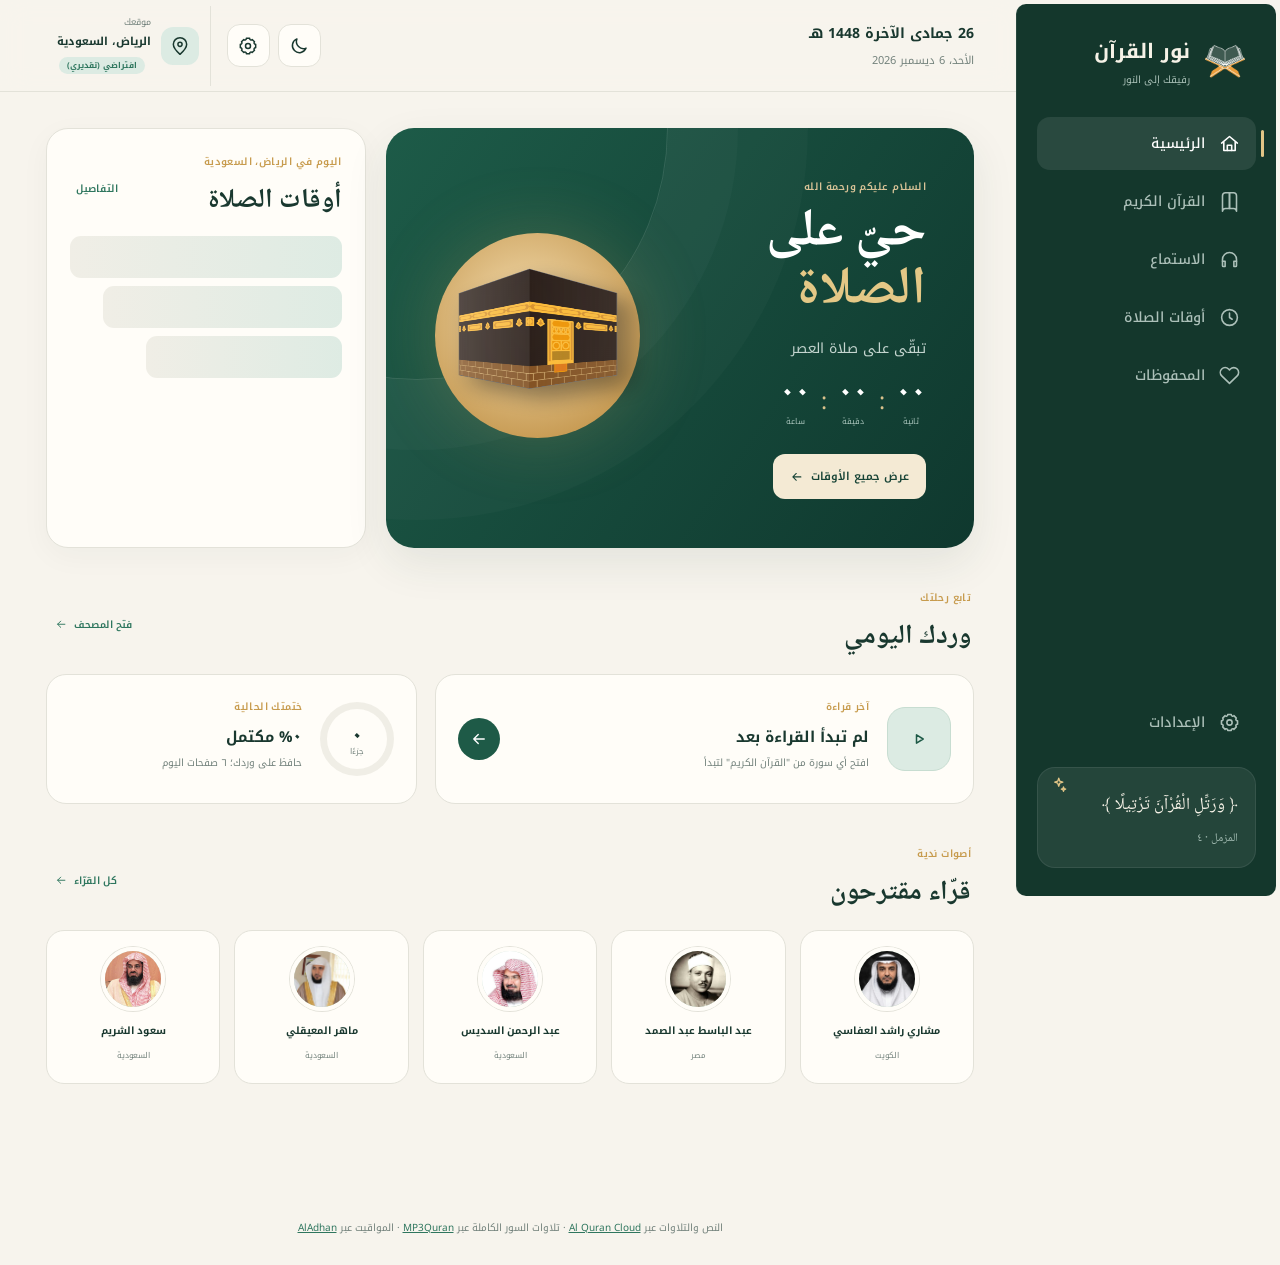
==== commit 1193b4a3: "Add files via upload" ====
--- a/index.html
+++ b/index.html
@@ -17,7 +17,7 @@
     <link rel="preconnect" href="https://fonts.gstatic.com" crossorigin>
     <link href="https://fonts.googleapis.com/css2?family=Noto+Kufi+Arabic:wght@400;500;600;700&family=Noto+Naskh+Arabic:wght@500;600;700&family=Noto+Sans:wght@400;500;600;700&display=swap" rel="stylesheet">
     <link rel="stylesheet" href="styles.css?v=40" />
-    <script src="i18n.js?v=41"></script>
+    <script src="i18n.js?v=2"></script>
   </head>
   <body>
     <div class="app-shell">
@@ -63,19 +63,19 @@
             </div>
           </div>
         </header>
-        <section class="page active" id="homePage">
+        <section class="page" id="homePage">
         </section>
-        <section class="page" id="quranPage">
+        <section class="page" id="quranPage">
         </section>
-        <section class="page" id="readerPage">
+        <section class="page" id="readerPage">
         </section>
-        <section class="page" id="listenPage">
+        <section class="page" id="listenPage">
         </section>
-        <section class="page" id="prayerPage">
+        <section class="page" id="prayerPage">
         </section>
-        <section class="page" id="favoritesPage">
+        <section class="page" id="favoritesPage">
         </section>
-        <section class="page" id="settingsPage">
+        <section class="page active" id="settingsPage">
         </section>
       </main>
     </div>
@@ -86,7 +86,7 @@
         <span id="trackReciter">مشاري راشد العفاسي</span>
         <small id="playerStatus" class="player-status" role="status" aria-live="polite"></small>
       </div>
-      <audio id="audio" preload="none"></audio>
+      <audio id="audio" preload="metadata"></audio>
       <div class="player-controls">
         <button id="prevTrack" data-icon="skipBack" aria-label="الآية السابقة"></button>
         <button id="playPause" class="main-play" data-icon="play" aria-label="تشغيل" aria-pressed="false"></button>
@@ -137,8 +137,8 @@
         <div id="explanation">نص تفسير الأيه...</div>
         <div class="ayah-context-actions">
           <button type="button" id="saveAyahAction">حفظ الآية</button>
+          <button type="button" id="shareAyahAction">مشاركة الآية</button>
           <button type="button" id="ListenToAverse">إستماع للآية</button>
-          <button type="button" id="shareAyahAction">مشاركة الآية</button>
         </div>
       </article>
     </div>
@@ -150,6 +150,6 @@
       <span data-i18n="footer_credit_2">· المواقيت عبر</span>
       <a href="https://aladhan.com" target="_blank" rel="noreferrer">AlAdhan</a>
     </footer>
-    <script src="app.js?v=43"></script>
+    <script src="app.js?v=42"></script>
   </body>
 </html>
